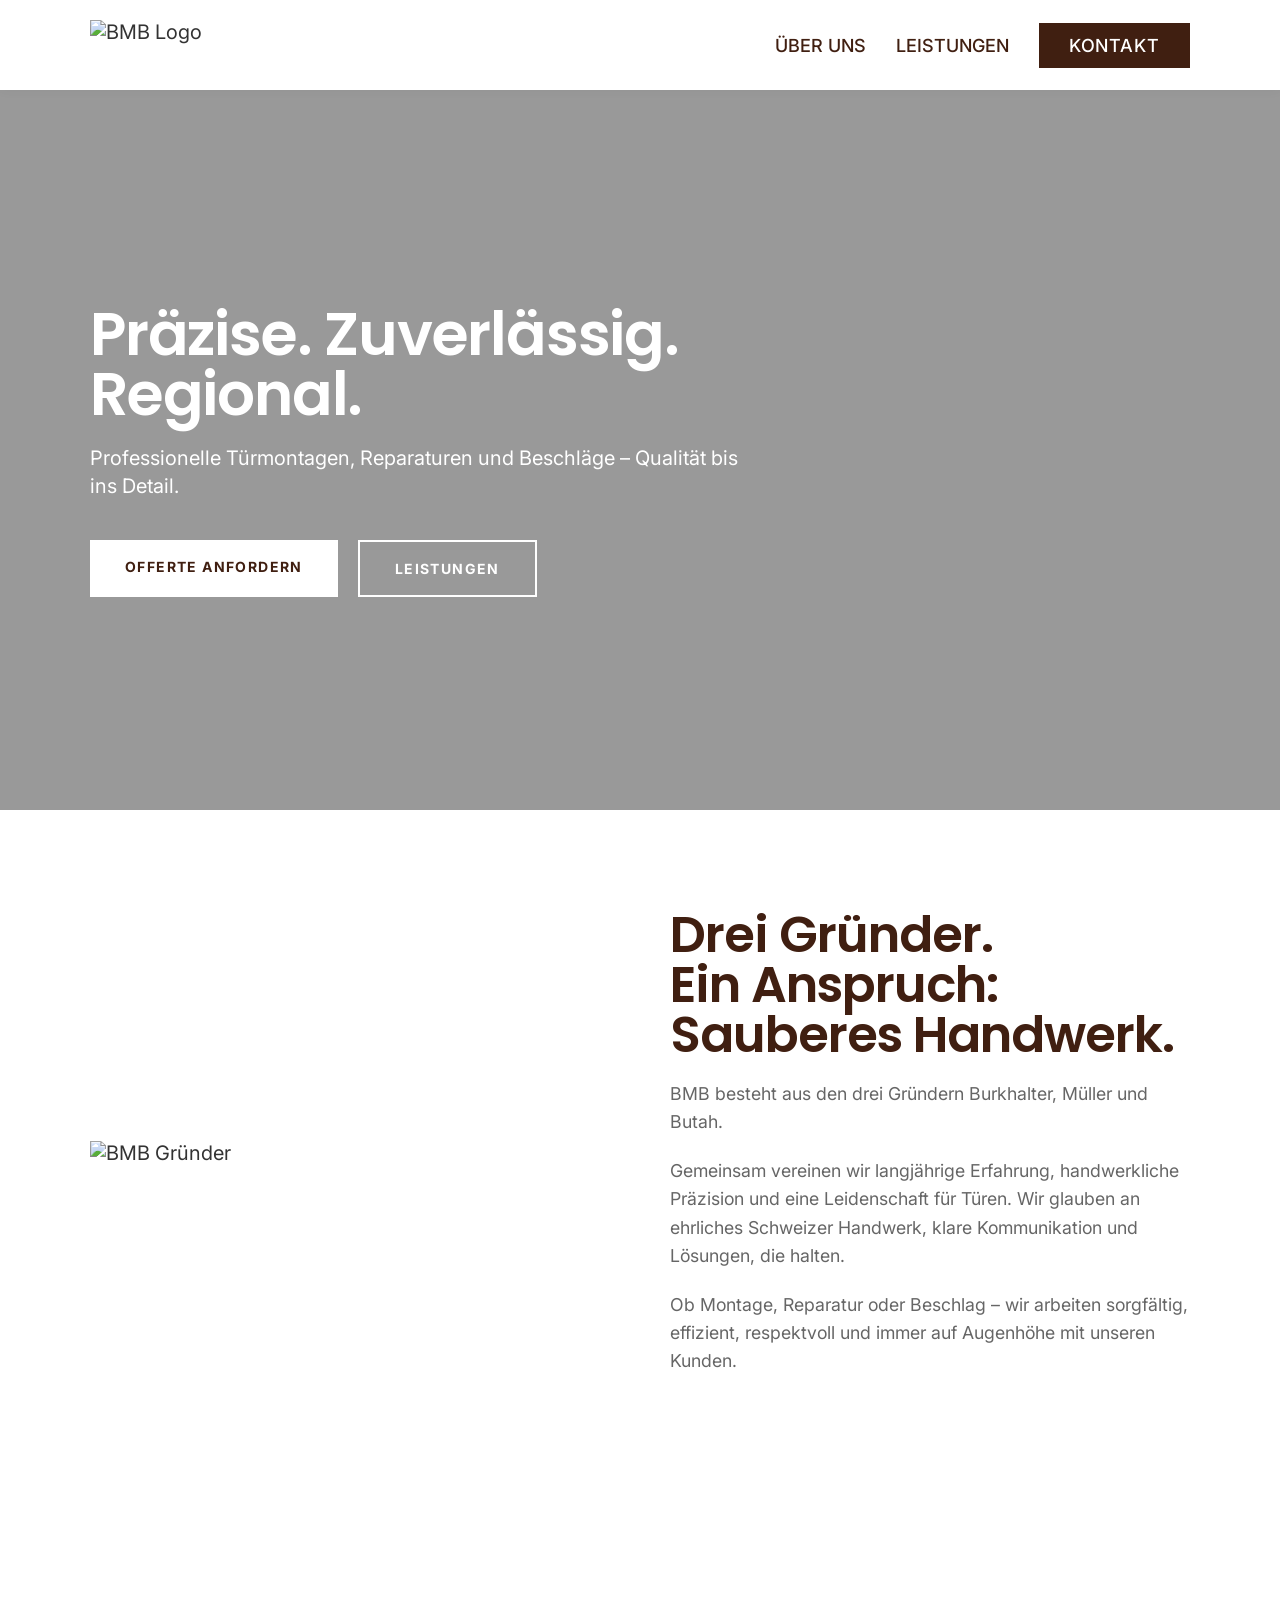
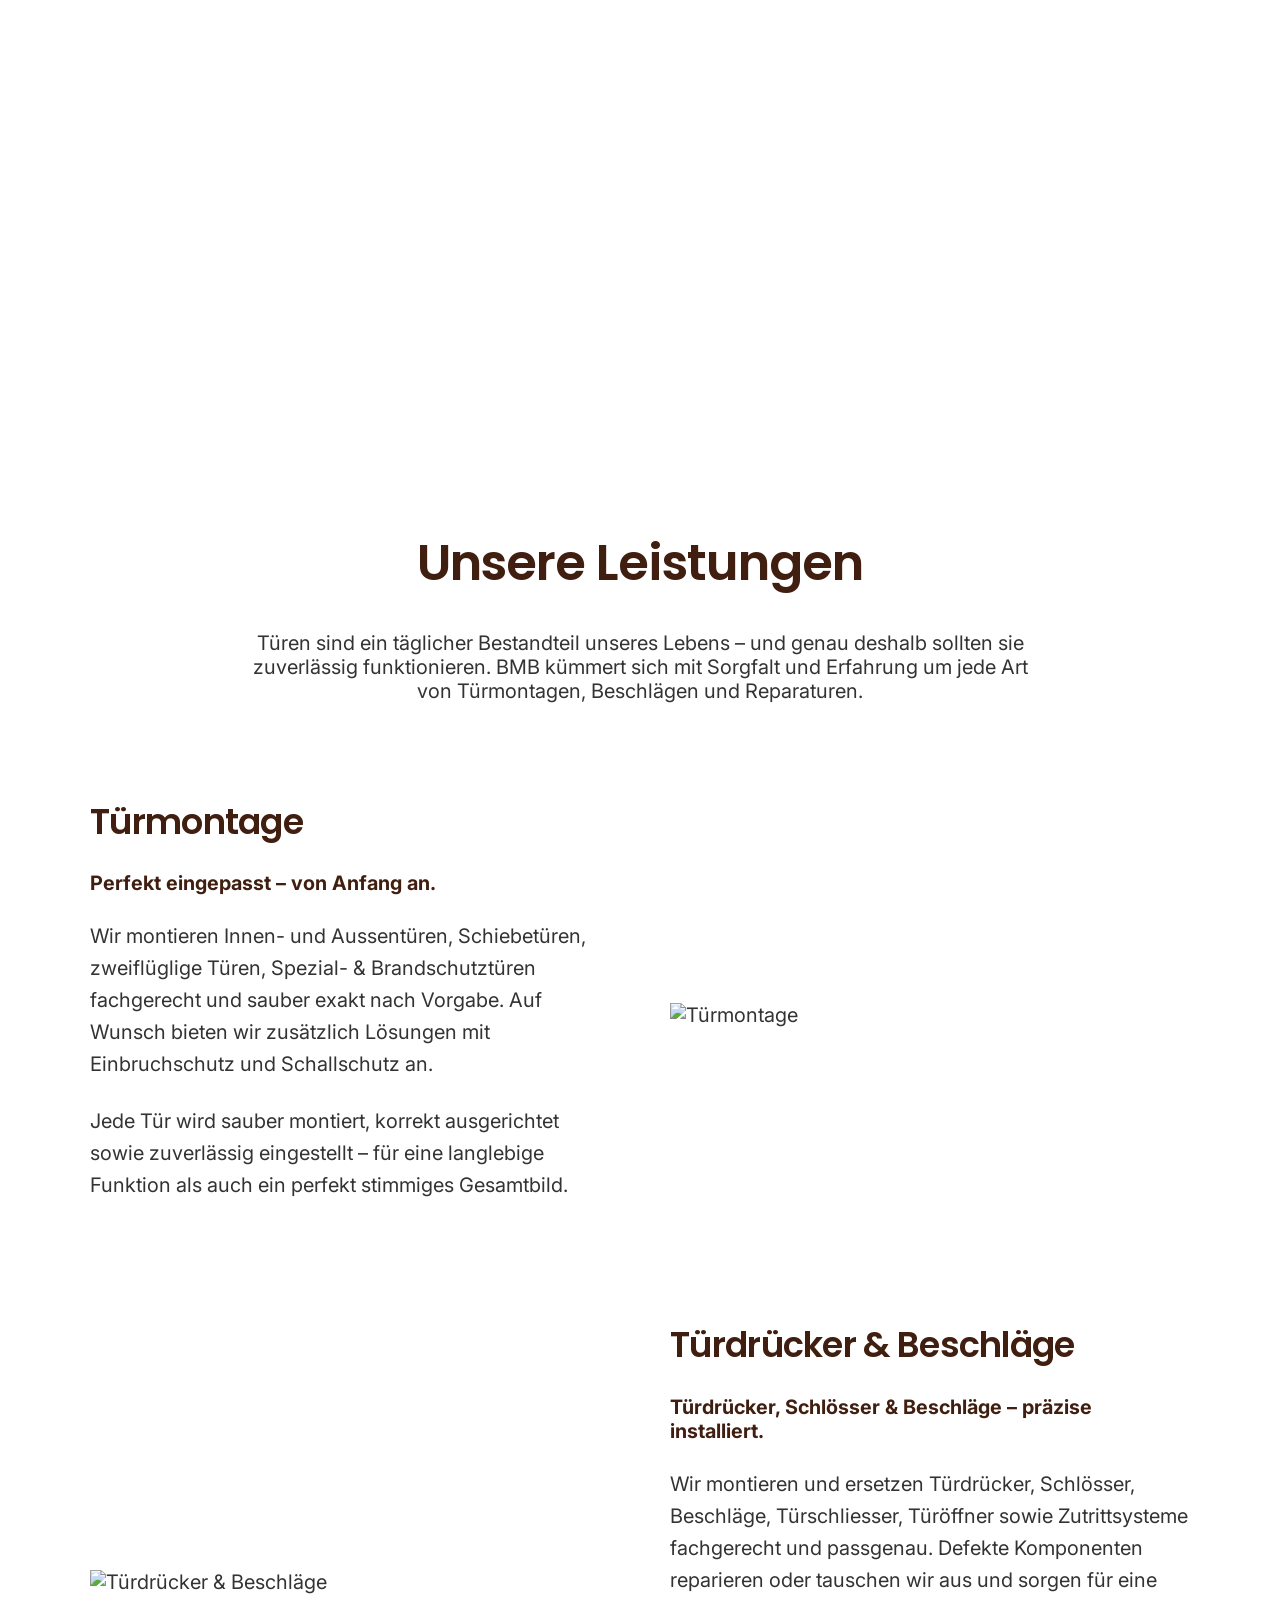
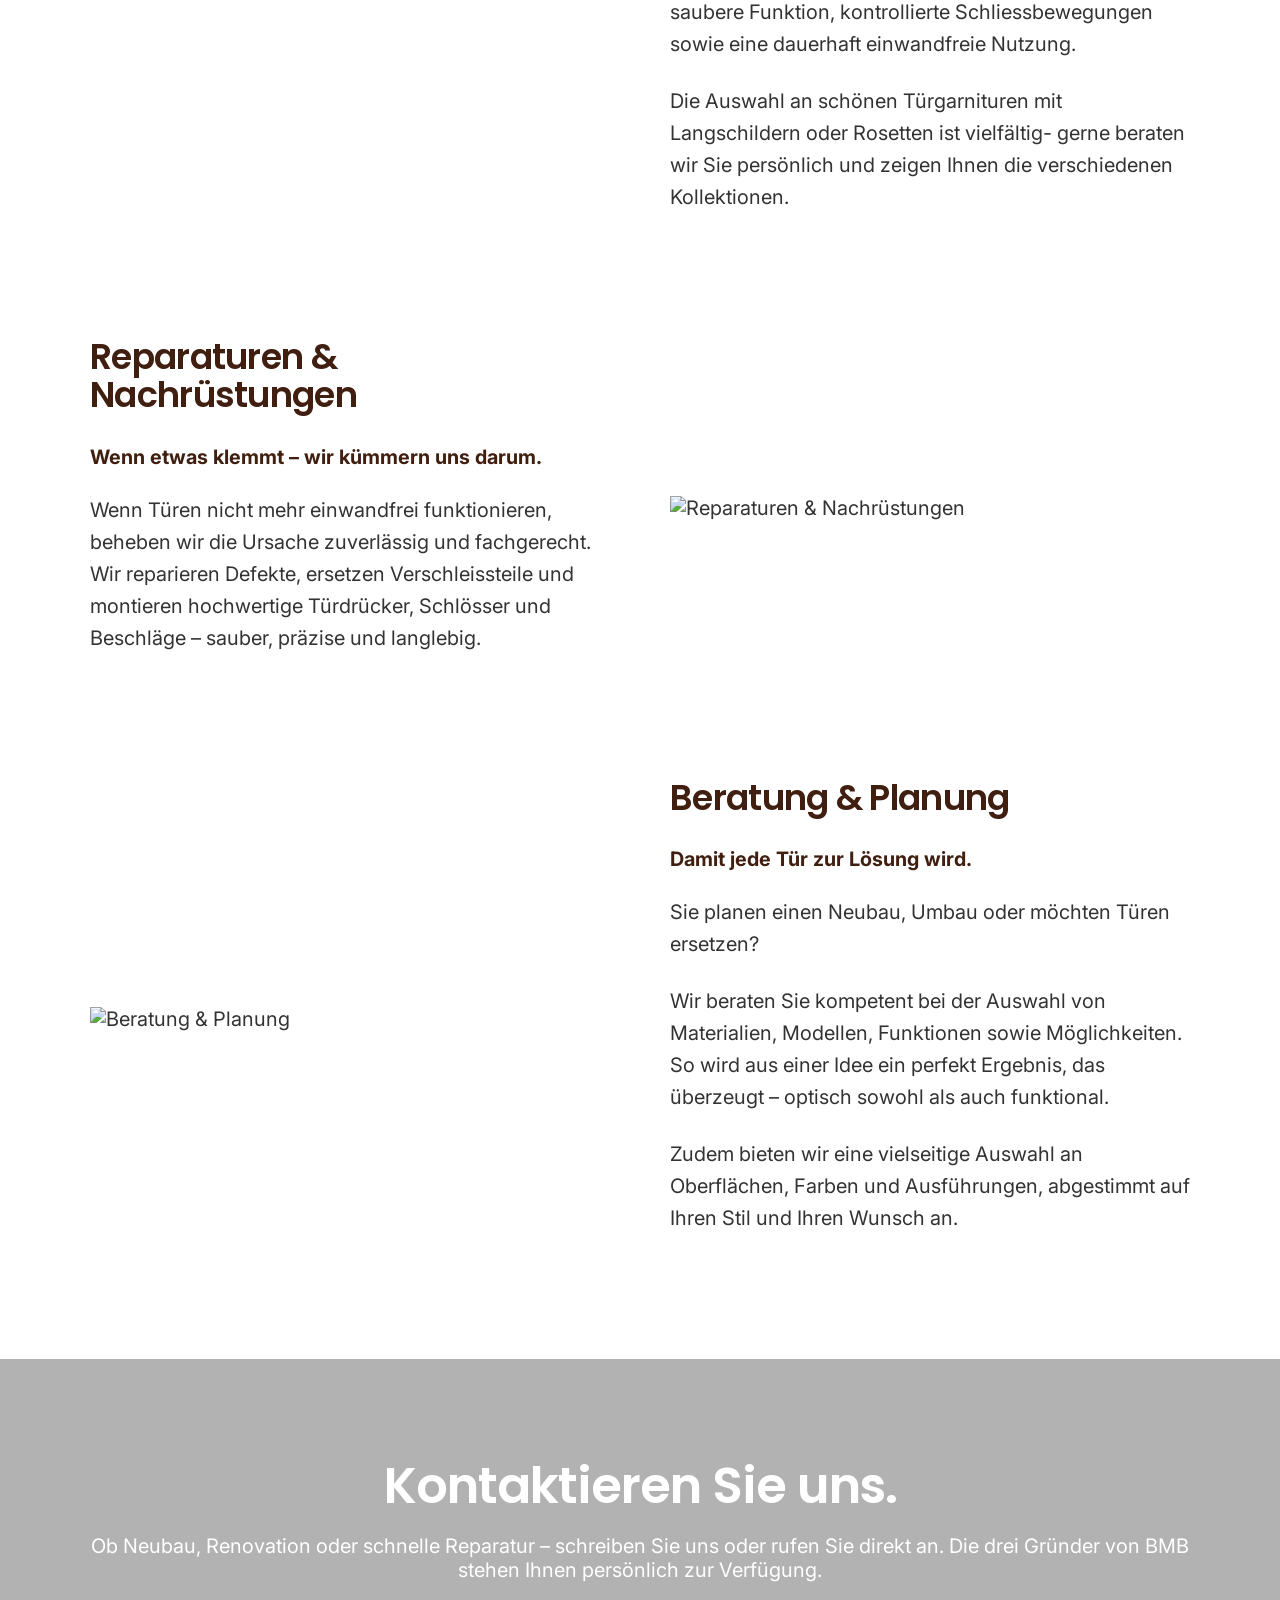
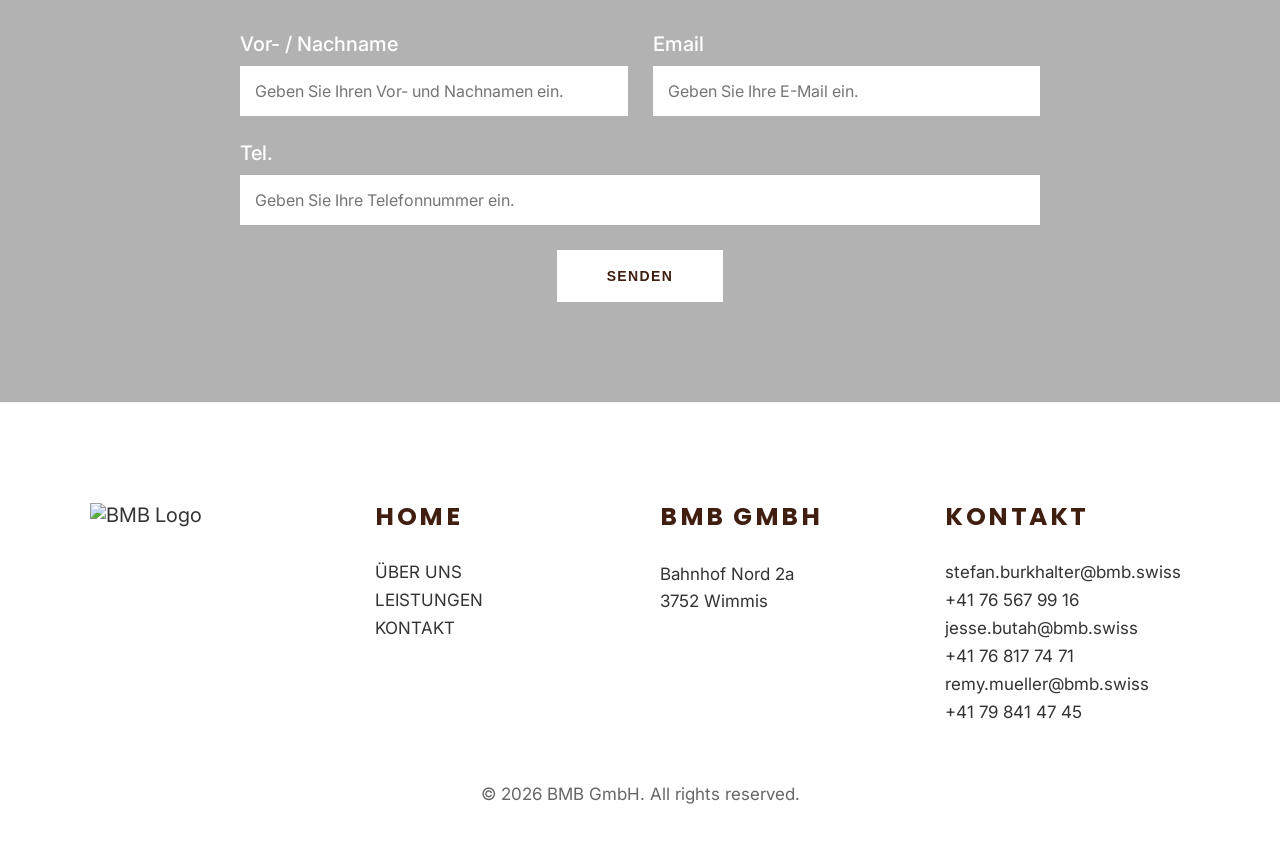
==== index.html @ 2bb8cac2 "Add files via upload" ====
<!DOCTYPE html>
<html lang="de">
<head>
    <meta charset="UTF-8">
    <meta name="viewport" content="width=device-width, initial-scale=1.0">
    <title>BMB - Präzise. Zuverlässig. Regional.</title>
    <meta name="description" content="Professionelle Türmontagen, Reparaturen und Beschläge – Qualität bis ins Detail.">
    <link rel="icon" type="image/png" href="https://bmb.swiss/wp-content/uploads/2026/03/bmb_favicon-01.png">
    <link rel="preconnect" href="https://fonts.googleapis.com">
    <link rel="preconnect" href="https://fonts.gstatic.com" crossorigin>
    <link href="https://fonts.googleapis.com/css2?family=Inter:wght@400;600;700&family=Poppins:wght@600;700&display=swap" rel="stylesheet">
    <link rel="stylesheet" href="style.css">
</head>
<body>

    <header>
        <div class="container">
            <div class="logo">
                <a href="#"><img src="https://bmb.swiss/wp-content/uploads/2026/02/BMB_logo.png" alt="BMB Logo"></a>
            </div>
            <nav>
                <div class="menu-toggle" id="mobile-menu">
                    <span class="bar"></span>
                    <span class="bar"></span>
                    <span class="bar"></span>
                </div>
                <ul class="nav-list">
                    <li><a href="#ueberuns">ÜBER UNS</a></li>
                    <li><a href="#leistungen">LEISTUNGEN</a></li>
                    <li><a href="#kontakt" class="btn-contact">KONTAKT</a></li>
                </ul>
            </nav>
        </div>
    </header>

    <main>
        <section class="hero">
            <div class="container">
                <div class="hero-content">
                    <h1>Präzise. Zuverlässig.<br>Regional.</h1>
                    <p>Professionelle Türmontagen, Reparaturen und Beschläge – Qualität bis ins Detail.</p>
                    <div class="hero-btns">
                        <a href="mailto:stefan.burkhalter@bmb.swiss" class="btn-primary">OFFERTE ANFORDERN</a>
                        <a href="#leistungen" class="btn-secondary">LEISTUNGEN</a>
                    </div>
                </div>
            </div>
        </section>

        <section id="ueberuns" class="about">
            <div class="container">
                <div class="grid">
                    <div class="about-image">
                        <img src="https://bmb.swiss/wp-content/uploads/2026/02/BMB_image_01.jpg" alt="BMB Gründer">
                    </div>
                    <div class="about-text">
                        <h2>Drei Gründer.<br>Ein Anspruch:<br>Sauberes Handwerk.</h2>
                        <p>BMB besteht aus den drei Gründern Burkhalter, Müller und Butah.</p>
                        <p>Gemeinsam vereinen wir langjährige Erfahrung, handwerkliche Präzision und eine Leidenschaft für Türen. Wir glauben an ehrliches Schweizer Handwerk, klare Kommunikation und Lösungen, die halten.</p>
                        <p>Ob Montage, Reparatur oder Beschlag – wir arbeiten sorgfältig, effizient, respektvoll und immer auf Augenhöhe mit unseren Kunden.</p>
                    </div>
                </div>
            </div>
        </section>

        <section class="hero-mini">
            <h2>Türen, die halten, was sie versprechen.</h2>
        </section>

        <section id="leistungen" class="services-area">
            <div class="container">
                <div class="section-intro">
                    <h2>Unsere Leistungen</h2>
                    <p>Türen sind ein täglicher Bestandteil unseres Lebens – und genau deshalb sollten sie zuverlässig funktionieren. BMB kümmert sich mit Sorgfalt und Erfahrung um jede Art von Türmontagen, Beschlägen und Reparaturen.</p>
                </div>

                <div class="services-list">
                    <!-- Service 1 -->
                    <div class="service-item">
                        <div class="content">
                            <h3>Türmontage</h3>
                            <span class="highlight">Perfekt eingepasst – von Anfang an.</span>
                            <p>Wir montieren Innen- und Aussentüren, Schiebetüren, zweiflüglige Türen, Spezial- & Brandschutztüren fachgerecht und sauber exakt nach Vorgabe. Auf Wunsch bieten wir zusätzlich Lösungen mit Einbruchschutz und Schallschutz an.</p>
                            <p>Jede Tür wird sauber montiert, korrekt ausgerichtet sowie zuverlässig eingestellt – für eine langlebige Funktion als auch ein perfekt stimmiges Gesamtbild.</p>
                        </div>
                        <div class="image">
                            <img src="https://bmb.swiss/wp-content/uploads/2026/02/BMB_image_03.jpg" alt="Türmontage">
                        </div>
                    </div>

                    <!-- Service 2 -->
                    <div class="service-item reverse">
                        <div class="content">
                            <h3>Türdrücker & Beschläge</h3>
                            <span class="highlight">Türdrücker, Schlösser & Beschläge – präzise installiert.</span>
                            <p>Wir montieren und ersetzen Türdrücker, Schlösser, Beschläge, Türschliesser, Türöffner sowie Zutrittsysteme fachgerecht und passgenau. Defekte Komponenten reparieren oder tauschen wir aus und sorgen für eine saubere Funktion, kontrollierte Schliessbewegungen sowie eine dauerhaft einwandfreie Nutzung.</p>
                            <p>Die Auswahl an schönen Türgarnituren mit Langschildern oder Rosetten ist vielfältig- gerne beraten wir Sie persönlich und zeigen Ihnen die verschiedenen Kollektionen.</p>
                        </div>
                        <div class="image">
                            <img src="https://bmb.swiss/wp-content/uploads/2026/02/BMB_image_04.jpg" alt="Türdrücker & Beschläge">
                        </div>
                    </div>

                    <!-- Service 3 -->
                    <div class="service-item">
                        <div class="content">
                            <h3>Reparaturen & Nachrüstungen</h3>
                            <span class="highlight">Wenn etwas klemmt – wir kümmern uns darum.</span>
                            <p>Wenn Türen nicht mehr einwandfrei funktionieren, beheben wir die Ursache zuverlässig und fachgerecht. Wir reparieren Defekte, ersetzen Verschleissteile und montieren hochwertige Türdrücker, Schlösser und Beschläge – sauber, präzise und langlebig.</p>
                        </div>
                        <div class="image">
                            <img src="https://bmb.swiss/wp-content/uploads/2026/02/BMB_image_05.jpg" alt="Reparaturen & Nachrüstungen">
                        </div>
                    </div>

                    <!-- Service 4 -->
                    <div class="service-item reverse">
                        <div class="content">
                            <h3>Beratung & Planung</h3>
                            <span class="highlight">Damit jede Tür zur Lösung wird.</span>
                            <p>Sie planen einen Neubau, Umbau oder möchten Türen ersetzen?</p>
                            <p>Wir beraten Sie kompetent bei der Auswahl von Materialien, Modellen, Funktionen sowie Möglichkeiten. So wird aus einer Idee ein perfekt Ergebnis, das überzeugt – optisch sowohl als auch funktional.</p>
                            <p>Zudem bieten wir eine vielseitige Auswahl an Oberflächen, Farben und Ausführungen, abgestimmt auf Ihren Stil und Ihren Wunsch an.</p>
                        </div>
                        <div class="image">
                            <img src="https://bmb.swiss/wp-content/uploads/2026/02/BMB_image_04.jpg" alt="Beratung & Planung">
                        </div>
                    </div>
                </div>
            </div>
        </section>

        <section id="kontakt" class="contact-hero">
            <div class="container">
                <h2>Kontaktieren Sie uns.</h2>
                <p>Ob Neubau, Renovation oder schnelle Reparatur – schreiben Sie uns oder rufen Sie direkt an. Die drei Gründer von BMB stehen Ihnen persönlich zur Verfügung.</p>
                <form class="contact-form">
                    <div class="form-group">
                        <label>Vor- / Nachname</label>
                        <input type="text" placeholder="Geben Sie Ihren Vor- und Nachnamen ein.">
                    </div>
                    <div class="form-group">
                        <label>Email</label>
                        <input type="email" placeholder="Geben Sie Ihre E-Mail ein.">
                    </div>
                    <div class="form-group full-width">
                        <label>Tel.</label>
                        <input type="tel" placeholder="Geben Sie Ihre Telefonnummer ein.">
                    </div>
                    <div class="full-width">
                        <button type="submit" class="btn-submit">SENDEN</button>
                    </div>
                </form>
            </div>
        </section>
    </main>

    <footer>
        <div class="container">
            <div class="grid">
                <div class="logo-col">
                    <div class="logo">
                        <img src="https://bmb.swiss/wp-content/uploads/2026/02/BMB_logo.png" alt="BMB Logo">
                    </div>
                </div>
                <div class="links-col">
                    <h4>HOME</h4>
                    <ul>
                        <li><a href="#ueberuns">ÜBER UNS</a></li>
                        <li><a href="#leistungen">LEISTUNGEN</a></li>
                        <li><a href="#kontakt">KONTAKT</a></li>
                    </ul>
                </div>
                <div class="address-col">
                    <h4>BMB GmbH</h4>
                    <p>Bahnhof Nord 2a<br>3752 Wimmis</p>
                </div>
                <div class="contact-col">
                    <h4>KONTAKT</h4>
                    <ul>
                        <li><a href="mailto:stefan.burkhalter@bmb.swiss">stefan.burkhalter@bmb.swiss</a></li>
                        <li><a href="tel:+41 76 567 99 16">+41 76 567 99 16</a></li>
                        <li><a href="mailto:jesse.butah@bmb.swiss">jesse.butah@bmb.swiss</a></li>
                        <li><a href="tel:+41 76 817 74 71">+41 76 817 74 71</a></li>
                        <li><a href="mailto:remy.mueller@bmb.swiss">remy.mueller@bmb.swiss</a></li>
                        <li><a href="tel:+41 79 841 47 45">+41 79 841 47 45</a></li>
                    </ul>
                </div>
            </div>
            <div class="footer-bottom">
                <p>&copy; 2026 BMB GmbH. All rights reserved.</p>
            </div>
        </div>
    </footer>

    <div class="back-to-top" id="backToTop">
        <svg xmlns="http://www.w3.org/2000/svg" width="24" height="24" viewBox="0 0 24 24" fill="none" stroke="currentColor" stroke-width="2" stroke-linecap="round" stroke-linejoin="round"><polyline points="18 15 12 9 6 15"></polyline></svg>
    </div>

    <script src="script.js"></script>
</body>
</html>
---- style.css ----
:root {
    --primary-brown: #401F11;
    --accent-gold: #AF8B51;
    --bg-light-grey: #F5F4F3;
    --text-dark: #333333;
    --text-light: #666666;
    --white: #FFFFFF;
    --transition: all 0.3s ease;

    /* Fluid Typography */
    --h1-size: clamp(2.5rem, 5vw + 1rem, 3.75rem);
    /* 40px to 60px */
    --h2-size: clamp(2rem, 4.5vw + 1rem, 3.125rem);
    /* 32px to 50px */
    --h3-size: clamp(1.5rem, 3vw + 1rem, 2.1875rem);
    /* 24px to 35px */
    --h4-size: clamp(1.25rem, 2vw + 1rem, 1.5625rem);
    /* 20px to 25px */
    --body-size: clamp(1rem, 1.5vw + 0.5rem, 1.25rem);
    /* 16px to 20px */
    --nav-size: clamp(1rem, 1vw + 0.5rem, 1.125rem);
    /* 16px to 18px */

    /* Fluid Spacing */
    --section-padding: clamp(3.125rem, 1.5rem + 6.9vw, 6.25rem);
    /* 50px to 100px */
    --content-gap: clamp(2.5rem, 1.5rem + 4.3vw, 3.75rem);
    /* 40px to 60px */
    --subsection-gap: clamp(3.125rem, 1.5rem + 6.9vw, 6.25rem);
    /* 50px to 100px */
}

* {
    margin: 0;
    padding: 0;
    box-sizing: border-box;
}

body {
    font-family: 'Inter', sans-serif;
    line-height: clamp(1.4, 1.3 + 0.1vw, 1.5);
    font-size: var(--body-size);
    color: var(--text-dark);
    background-color: var(--white);
    -webkit-font-smoothing: antialiased;
}

h1 {
    font-family: 'Poppins', sans-serif;
    color: var(--primary-brown);
    font-weight: 600;
    line-height: 1.1;
    letter-spacing: -0.02em;
    font-size: var(--h1-size);
}

h2,
h3,
h4 {
    font-family: 'Poppins', sans-serif;
    color: var(--primary-brown);
    font-weight: 600;
    line-height: 1.1;
    letter-spacing: -0.02em;
    font-size: var(--h2-size);
}

h3 {
    font-size: var(--h3-size);
}

h4 {
    font-size: var(--h4-size);
}

a {
    text-decoration: none;
    color: inherit;
    transition: var(--transition);
}

ul {
    list-style: none;
}

img {
    max-width: 100%;
    display: block;
}

.container {
    max-width: 1140px;
    margin: 0 auto;
    padding: 0 20px;
}

/* Header */
header {
    background-color: var(--white);
    padding: 20px 0;
    position: sticky;
    top: 0;
    z-index: 1000;
    box-shadow: 0 2px 10px rgba(0, 0, 0, 0.03);
}

header .container {
    display: flex;
    justify-content: space-between;
    align-items: center;
}

.logo img {
    height: 50px;
    width: auto;
}

nav .nav-list {
    display: flex;
    gap: 30px;
    align-items: center;
}

nav .nav-list li a {
    font-weight: 500;
    font-size: var(--nav-size);
    color: var(--primary-brown);
    line-height: normal;
}

nav .nav-list li a:hover {
    color: var(--accent-gold);
}

/* Mobile Menu Toggle */
.menu-toggle {
    display: none;
    flex-direction: column;
    cursor: pointer;
    gap: 5px;
    z-index: 1001;
}

.menu-toggle .bar {
    width: 28px;
    height: 3px;
    background-color: var(--primary-brown);
    transition: var(--transition);
}

.menu-toggle.is-active .bar:nth-child(1) {
    transform: translateY(8px) rotate(45deg);
}

.menu-toggle.is-active .bar:nth-child(2) {
    opacity: 0;
}

.menu-toggle.is-active .bar:nth-child(3) {
    transform: translateY(-8px) rotate(-45deg);
}

.btn-contact {
    background-color: var(--primary-brown);
    color: var(--white) !important;
    padding: 12px 30px;
    border-radius: 0;
    font-weight: 600;
    font-size: 14px;
    text-transform: uppercase;
    letter-spacing: 0.05em;
}

.btn-contact:hover {
    background-color: var(--accent-gold);
}

/* Hero */
.hero {
    height: clamp(600px, 80vh, 1080px);
    background-image: linear-gradient(rgba(0, 0, 0, 0.4), rgba(0, 0, 0, 0.4)), url('https://bmb.swiss/wp-content/uploads/2026/02/BMB_slider_image.jpg');
    background-size: cover;
    background-position: center;
    display: flex;
    align-items: center;
    color: var(--white);
}

.hero .container {
    width: 100%;
}

.hero-content {
    text-align: left;
    max-width: 800px;
}

.hero-content h1 {
    font-size: var(--h1-size);
    margin-bottom: 20px;
    color: var(--white);
    line-height: 1;
}

.hero-content p {
    font-size: var(--body-size);
    margin-bottom: 40px;
    max-width: 650px;
    line-height: 1.4;
}

.hero-btns {
    display: flex;
    gap: 20px;
    justify-content: flex-start;
}

.btn-primary {
    background-color: var(--white);
    color: var(--primary-brown);
    padding: 18px 35px;
    border-radius: 0;
    font-weight: 700;
    font-size: 14px;
    text-transform: uppercase;
    letter-spacing: 0.1em;
}

.btn-secondary {
    background-color: transparent;
    color: var(--white);
    padding: 18px 35px;
    border: 2px solid var(--white);
    border-radius: 0;
    font-weight: 700;
    font-size: 14px;
    text-transform: uppercase;
    letter-spacing: 0.1em;
}

.btn-primary:hover {
    background-color: var(--accent-gold);
    color: var(--white);
}

.btn-secondary:hover {
    background-color: var(--white);
    color: var(--primary-brown);
}

/* About Section */
.about {
    padding: var(--section-padding) 0;
}

.about .grid {
    display: grid;
    grid-template-columns: 1fr 1fr;
    gap: var(--content-gap);
    align-items: center;
}

.about-text h2 {
    font-size: var(--h2-size);
    margin-bottom: 20px;
    line-height: 1;
}

.about-text p {
    margin-bottom: 20px;
    color: var(--text-light);
    font-size: clamp(1rem, 0.95rem + 0.2vw, 1.15rem);
    line-height: 1.6;
}

/* Services list layout */
.services-area {
    padding: var(--section-padding) 0;
}

.services-area .section-intro {
    text-align: center;
    margin-bottom: var(--subsection-gap);
}

.services-area .section-intro p {
    max-width: 800px;
    margin: 40px auto 0;
    font-size: var(--body-size);
    line-height: clamp(1.6, 1.5 + 0.1vw, 1.7);
}

.services-list {
    display: flex;
    flex-direction: column;
    gap: var(--subsection-gap);
}

.service-item {
    display: grid;
    grid-template-columns: 1fr 1fr;
    gap: var(--content-gap);
    align-items: center;
}

.service-item.reverse {
    direction: rtl;
}

.service-item.reverse .content,
.service-item.reverse .image {
    direction: ltr;
}

.service-item .content h3 {
    font-size: var(--h3-size);
    margin-bottom: 30px;
    line-height: 1.1;
}

.service-item .highlight {
    display: block;
    color: var(--primary-brown);
    font-weight: 700;
    font-size: clamp(1.1rem, 1rem + 0.3vw, 1.25rem);
    margin-bottom: 25px;
}

.service-item .content p {
    color: var(--text-dark);
    margin-bottom: 25px;
    font-size: var(--body-size);
    line-height: 1.6;
}

.service-item .image img {
    border-radius: 0;
    width: 100%;
    height: auto;
    box-shadow: none;
}

/* Middle Message Section */
.hero-mini {
    height: clamp(500px, 60vh, 750px);
    background-image: linear-gradient(rgba(0, 0, 0, 0.2), rgba(0, 0, 0, 0.2)), url('https://bmb.swiss/wp-content/uploads/2026/02/BMB_image_02.jpg');
    background-size: cover;
    background-position: center;
    background-attachment: fixed;
    display: flex;
    align-items: flex-end;
    /* Bottom alignment */
    justify-content: flex-start;
    /* Left alignment */
    color: var(--white);
    text-align: left;
    padding: clamp(40px, 10vw, 120px);
}

.hero-mini h2 {
    color: var(--white);
    font-size: var(--h2-size);
    max-width: 700px;
    line-height: 1.1;
    margin: 0;
}

/* Contact Form Section */
.contact-hero {
    padding: var(--section-padding) 0;
    background-image: linear-gradient(rgba(0, 0, 0, 0.3), rgba(0, 0, 0, 0.3)), url('https://bmb.swiss/wp-content/uploads/2026/02/BMB_image_07.jpg');
    background-size: cover;
    background-position: center;
    color: var(--white);
    text-align: center;
}

.contact-hero h2 {
    color: var(--white);
    font-size: var(--h2-size);
    margin-bottom: 20px;
}

.contact-hero p {
    margin-bottom: 50px;
    font-size: var(--body-size);
}

.contact-form {
    max-width: 800px;
    margin: 0 auto;
    display: grid;
    grid-template-columns: 1fr 1fr;
    gap: 25px;
}

.form-group {
    text-align: left;
}

.form-group label {
    display: block;
    margin-bottom: 10px;
    font-weight: 500;
}

.form-group input,
.form-group textarea {
    width: 100%;
    padding: 15px;
    border: none;
    border-radius: 0;
    font-family: inherit;
    font-size: 16px;
}

.full-width {
    grid-column: span 2;
}

.btn-submit {
    background-color: var(--white);
    color: var(--primary-brown);
    border: none;
    padding: 18px 50px;
    border-radius: 0;
    /* Square button like original */
    font-weight: 700;
    cursor: pointer;
    transition: var(--transition);
    text-transform: uppercase;
    font-size: 14px;
    letter-spacing: 0.1em;
}

.btn-submit:hover {
    background-color: var(--accent-gold);
    color: var(--white);
}

/* Footer */
footer {
    padding: var(--section-padding) 0 calc(var(--section-padding) / 2);
    background-color: var(--white);
    border-top: 1px solid #f0f0f0;
}

footer .grid {
    display: grid;
    grid-template-columns: repeat(4, 1fr);
    gap: 40px;
}

footer h4 {
    font-size: var(--h4-size);
    margin-bottom: 30px;
    text-transform: uppercase;
    letter-spacing: 0.1em;
    font-weight: 700;
}

footer ul {
    display: flex;
    flex-direction: column;
    gap: 8px;
    /* Reduced gap to match line-height feel */
}

footer ul li {
    line-height: 1;
}

footer ul li a {
    color: var(--text-dark);
    font-size: 17px;
}

footer ul li a:hover {
    color: var(--accent-gold);
}

footer .logo img {
    height: 60px;
    margin-bottom: 30px;
}

footer p {
    font-size: 17px;
    line-height: 1.6;
}

.footer-bottom {
    text-align: center;
    padding-top: 60px;
    color: var(--text-light);
    font-size: 14px;
}

.back-to-top {
    position: fixed;
    bottom: 30px;
    right: 30px;
    background-color: var(--primary-brown);
    color: var(--white);
    width: 45px;
    height: 45px;
    border-radius: 50%;
    display: flex;
    align-items: center;
    justify-content: center;
    box-shadow: 0 4px 15px rgba(0, 0, 0, 0.1);
    cursor: pointer;
    opacity: 0;
    transition: var(--transition);
    z-index: 999;
}

.back-to-top.visible {
    opacity: 1;
}

/* Responsive */
@media (max-width: 991px) {
    .container {
        padding: 0 30px;
    }

    .about .grid,
    .service-item,
    .contact-form,
    footer .grid {
        grid-template-columns: 1fr !important;
        gap: 50px;
        text-align: center;
    }

    .service-item.reverse {
        direction: ltr;
    }

    .about-image {
        order: -1;
    }

    .hero-content h1 {
        font-size: var(--h1-size);
        /* Use global variable */
    }

    .menu-toggle {
        display: flex;
    }

    /* Target nav .nav-list specifically to override desktop flex */
    nav .nav-list {
        display: none;
        flex-direction: column;
        position: absolute;
        top: 100%;
        left: 0;
        width: 100%;
        background-color: var(--white);
        padding: 40px 20px;
        box-shadow: 0 15px 30px rgba(0, 0, 0, 0.08);
        gap: 20px;
        text-align: center;
        opacity: 0;
        transform: translateY(-10px);
        transition: opacity 0.3s ease, transform 0.3s ease;
        z-index: 1000;
    }

    nav .nav-list.active {
        display: flex;
        opacity: 1;
        transform: translateY(0);
    }

    .hero-btns {
        flex-direction: column;
        padding: 0 20px;
    }

    footer .grid {
        text-align: center;
        gap: 50px;
    }

    footer .logo img {
        margin: 0 auto 25px;
    }
}

@media (max-width: 768px) {
    header .container {
        padding: 0 20px;
    }
}
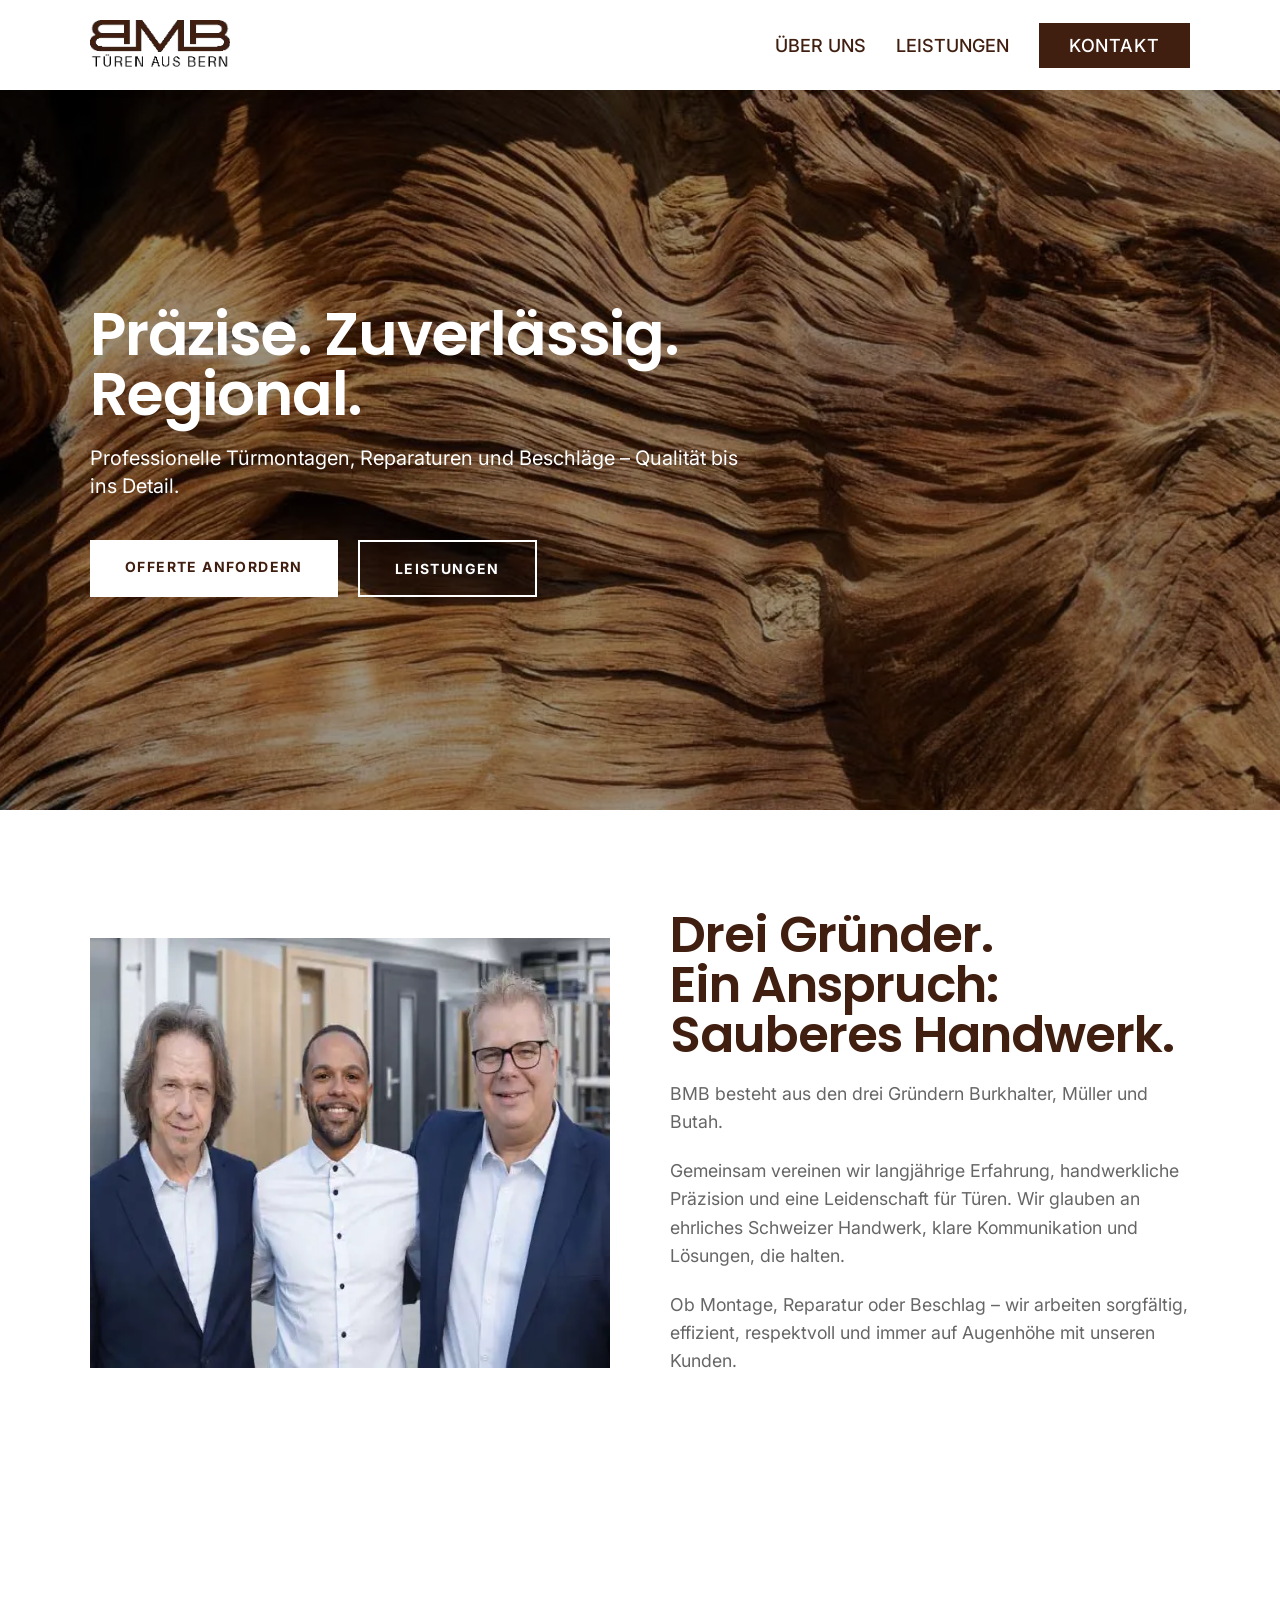
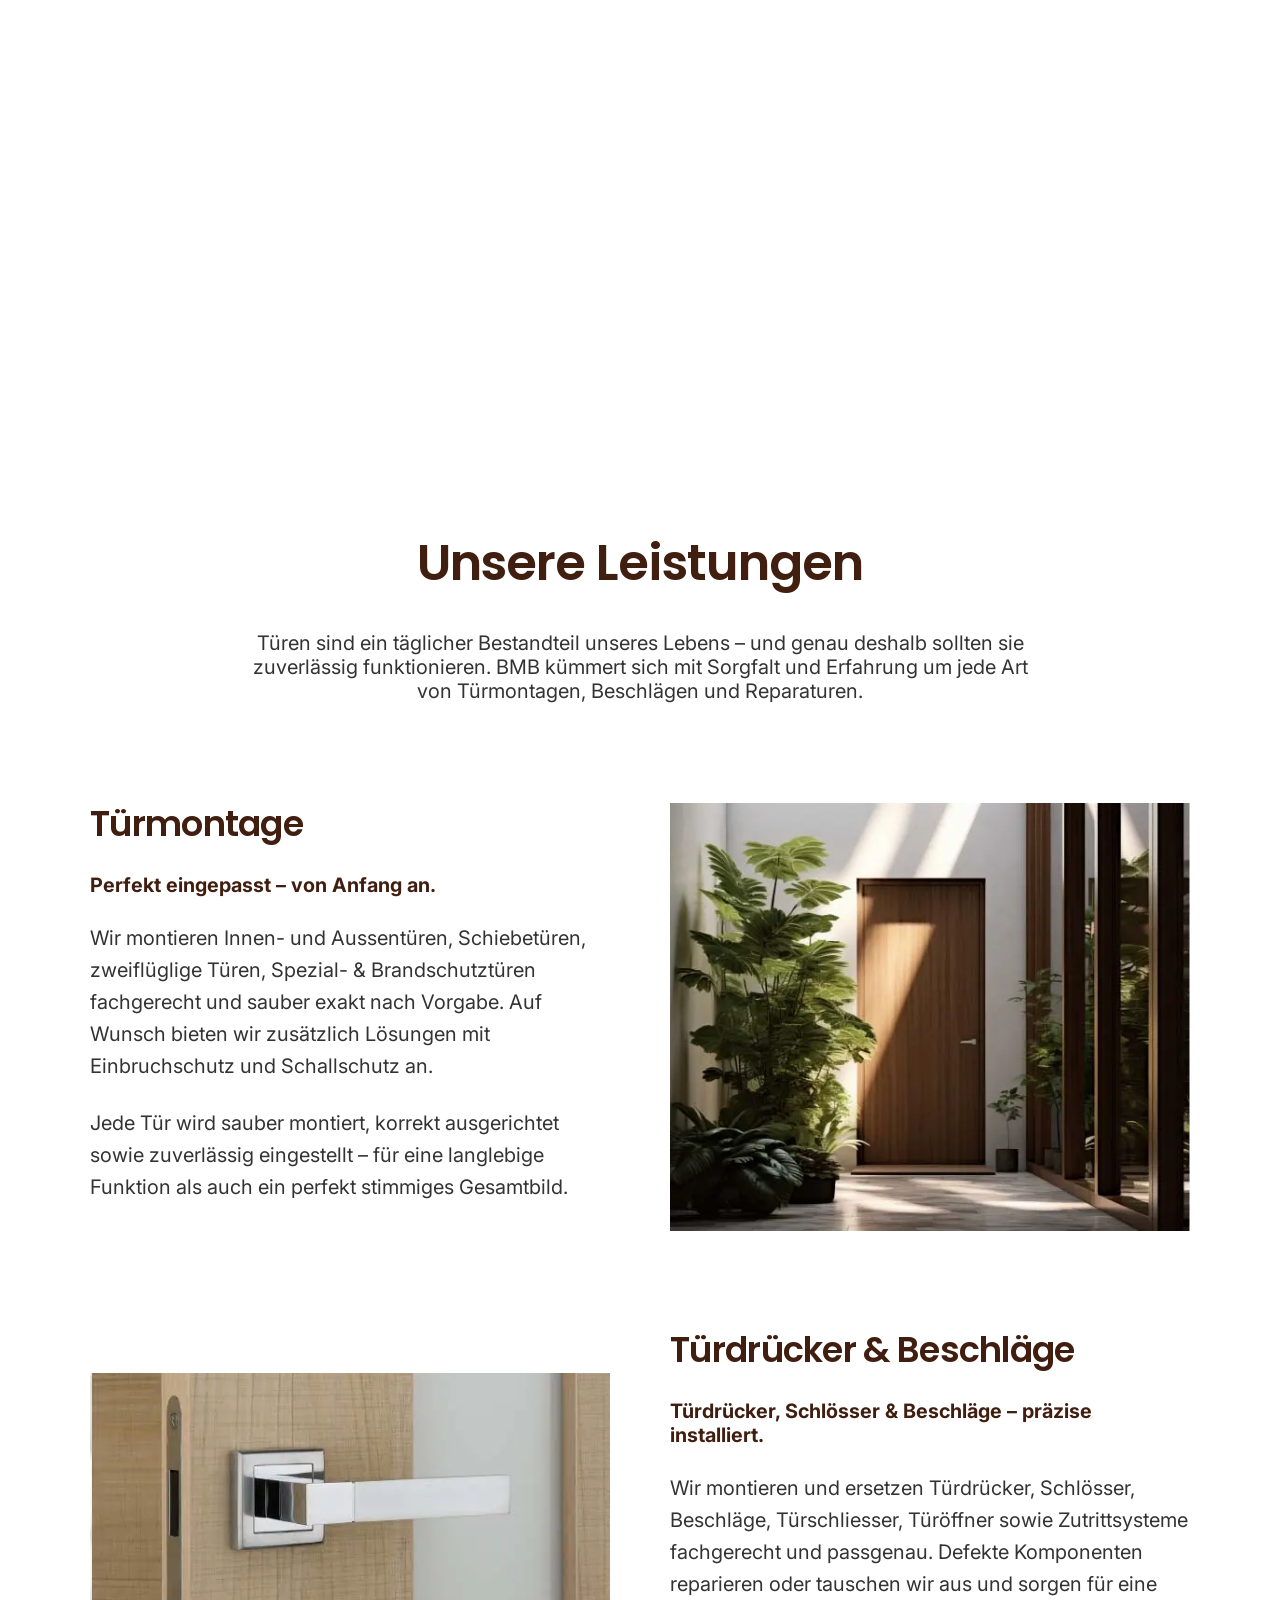
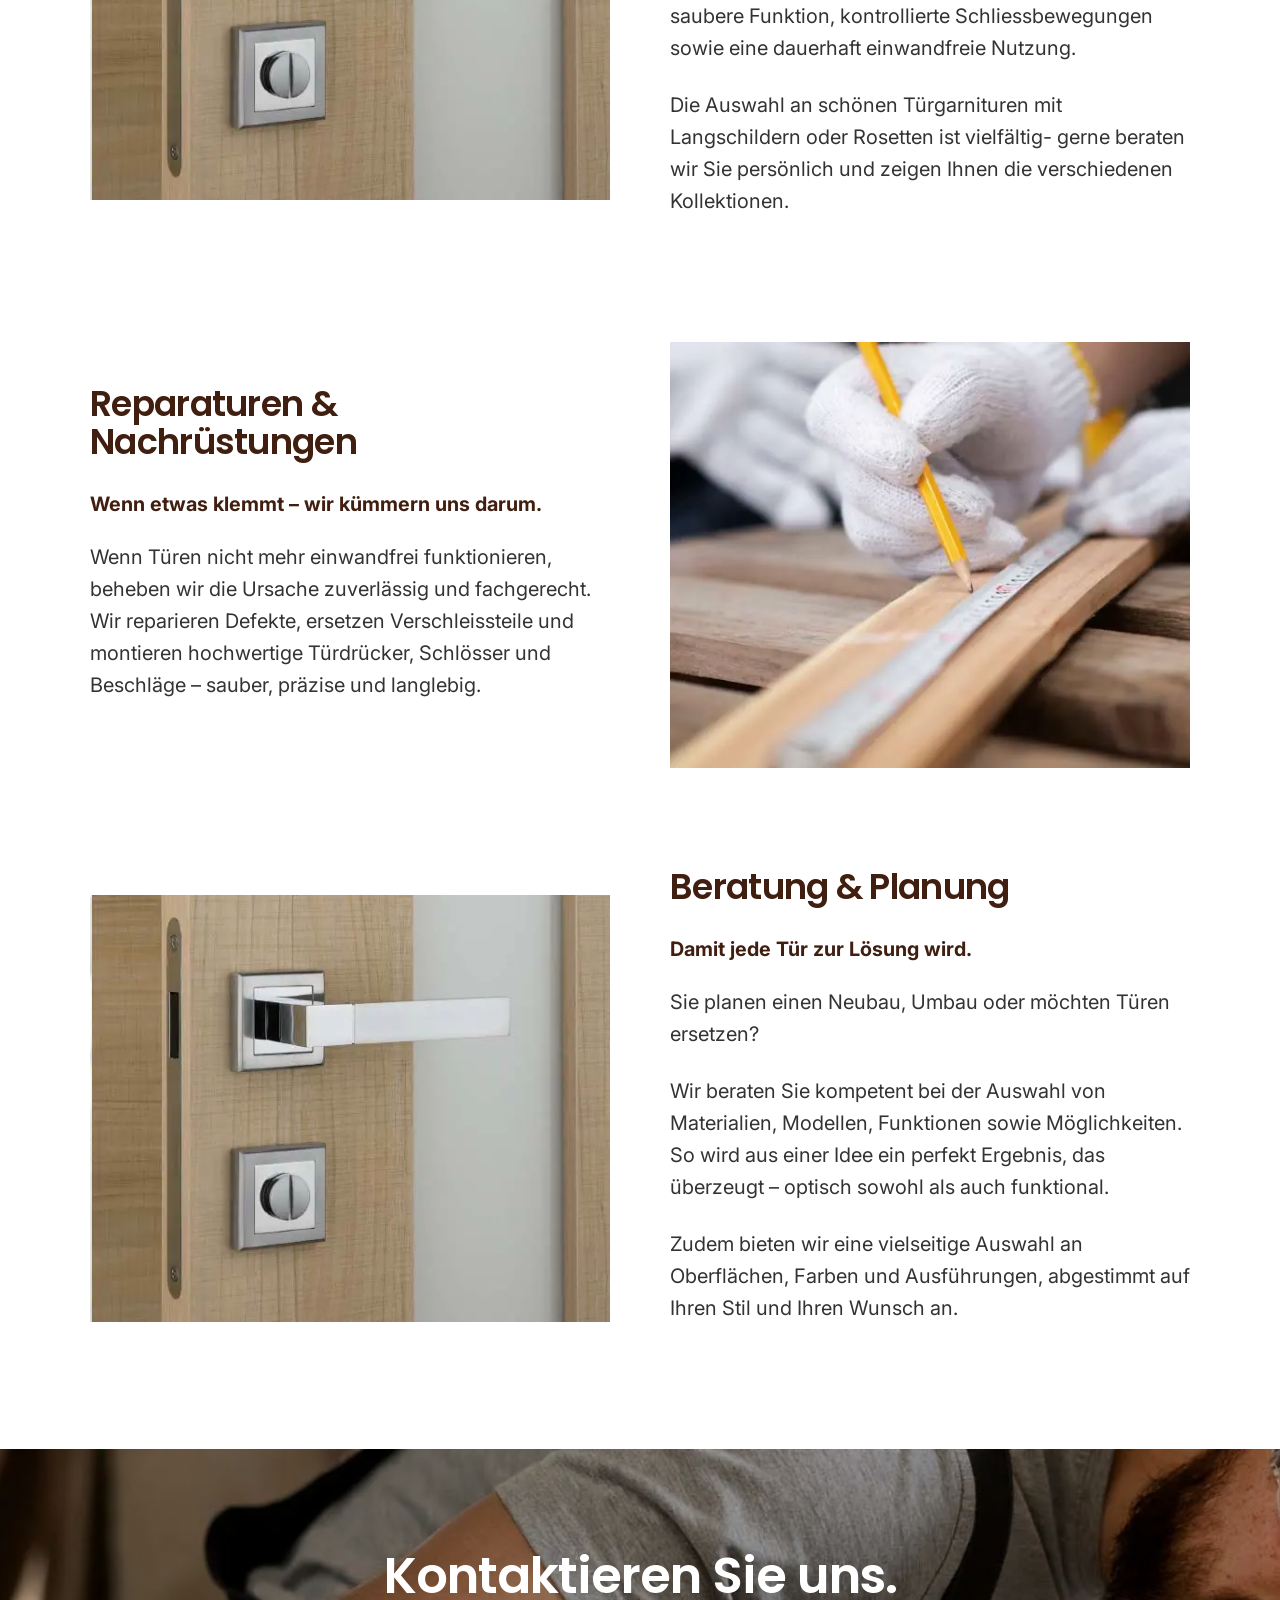
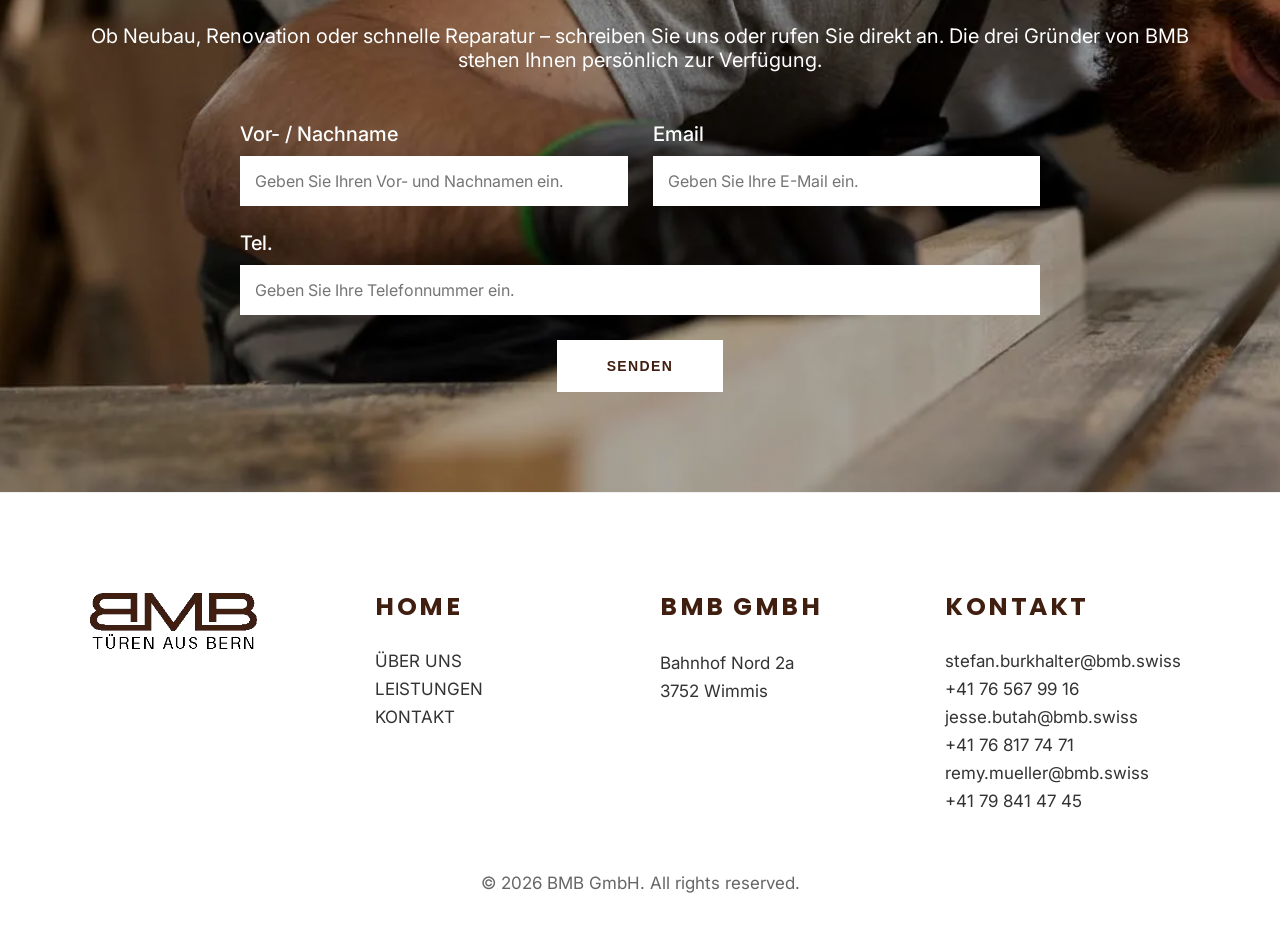
==== commit 9b054aff: "Add files via upload" ====
--- a/index.html
+++ b/index.html
@@ -5,9 +5,10 @@
     <meta name="viewport" content="width=device-width, initial-scale=1.0">
     <title>BMB - Präzise. Zuverlässig. Regional.</title>
     <meta name="description" content="Professionelle Türmontagen, Reparaturen und Beschläge – Qualität bis ins Detail.">
-    <link rel="icon" type="image/png" href="https://bmb.swiss/wp-content/uploads/2026/03/bmb_favicon-01.png">
+    <link rel="icon" type="image/webp" href="images/favicon.webp">
     <link rel="preconnect" href="https://fonts.googleapis.com">
     <link rel="preconnect" href="https://fonts.gstatic.com" crossorigin>
+    <link rel="preconnect" href="https://bmb.swiss">
     <link href="https://fonts.googleapis.com/css2?family=Inter:wght@400;600;700&family=Poppins:wght@600;700&display=swap" rel="stylesheet">
     <link rel="stylesheet" href="style.css">
 </head>
@@ -16,7 +17,7 @@
     <header>
         <div class="container">
             <div class="logo">
-                <a href="#"><img src="https://bmb.swiss/wp-content/uploads/2026/02/BMB_logo.png" alt="BMB Logo"></a>
+                <a href="#"><img src="images/logo.webp" alt="BMB Logo" width="321" height="115"></a>
             </div>
             <nav>
                 <div class="menu-toggle" id="mobile-menu">
@@ -51,7 +52,7 @@
             <div class="container">
                 <div class="grid">
                     <div class="about-image">
-                        <img src="https://bmb.swiss/wp-content/uploads/2026/02/BMB_image_01.jpg" alt="BMB Gründer">
+                        <img src="images/about.webp" alt="BMB Gründer" width="637" height="430">
                     </div>
                     <div class="about-text">
                         <h2>Drei Gründer.<br>Ein Anspruch:<br>Sauberes Handwerk.</h2>
@@ -84,7 +85,7 @@
                             <p>Jede Tür wird sauber montiert, korrekt ausgerichtet sowie zuverlässig eingestellt – für eine langlebige Funktion als auch ein perfekt stimmiges Gesamtbild.</p>
                         </div>
                         <div class="image">
-                            <img src="https://bmb.swiss/wp-content/uploads/2026/02/BMB_image_03.jpg" alt="Türmontage">
+                            <img src="images/service1.webp" alt="Türmontage" width="558" height="459">
                         </div>
                     </div>
 
@@ -97,7 +98,7 @@
                             <p>Die Auswahl an schönen Türgarnituren mit Langschildern oder Rosetten ist vielfältig- gerne beraten wir Sie persönlich und zeigen Ihnen die verschiedenen Kollektionen.</p>
                         </div>
                         <div class="image">
-                            <img src="https://bmb.swiss/wp-content/uploads/2026/02/BMB_image_04.jpg" alt="Türdrücker & Beschläge">
+                            <img src="images/service2.webp" alt="Türdrücker & Beschläge" width="558" height="458">
                         </div>
                     </div>
 
@@ -109,7 +110,7 @@
                             <p>Wenn Türen nicht mehr einwandfrei funktionieren, beheben wir die Ursache zuverlässig und fachgerecht. Wir reparieren Defekte, ersetzen Verschleissteile und montieren hochwertige Türdrücker, Schlösser und Beschläge – sauber, präzise und langlebig.</p>
                         </div>
                         <div class="image">
-                            <img src="https://bmb.swiss/wp-content/uploads/2026/02/BMB_image_05.jpg" alt="Reparaturen & Nachrüstungen">
+                            <img src="images/service3.webp" alt="Reparaturen & Nachrüstungen" width="561" height="460">
                         </div>
                     </div>
 
@@ -123,7 +124,7 @@
                             <p>Zudem bieten wir eine vielseitige Auswahl an Oberflächen, Farben und Ausführungen, abgestimmt auf Ihren Stil und Ihren Wunsch an.</p>
                         </div>
                         <div class="image">
-                            <img src="https://bmb.swiss/wp-content/uploads/2026/02/BMB_image_04.jpg" alt="Beratung & Planung">
+                            <img src="images/service2.webp" alt="Beratung & Planung" width="558" height="458">
                         </div>
                     </div>
                 </div>
@@ -160,7 +161,7 @@
             <div class="grid">
                 <div class="logo-col">
                     <div class="logo">
-                        <img src="https://bmb.swiss/wp-content/uploads/2026/02/BMB_logo.png" alt="BMB Logo">
+                        <img src="images/logo.webp" alt="BMB Logo" width="321" height="115">
                     </div>
                 </div>
                 <div class="links-col">
--- a/style.css
+++ b/style.css
@@ -178,7 +178,7 @@
 /* Hero */
 .hero {
     height: clamp(600px, 80vh, 1080px);
-    background-image: linear-gradient(rgba(0, 0, 0, 0.4), rgba(0, 0, 0, 0.4)), url('https://bmb.swiss/wp-content/uploads/2026/02/BMB_slider_image.jpg');
+    background-image: linear-gradient(rgba(0, 0, 0, 0.4), rgba(0, 0, 0, 0.4)), url('images/hero.webp');
     background-size: cover;
     background-position: center;
     display: flex;
@@ -343,7 +343,7 @@
 /* Middle Message Section */
 .hero-mini {
     height: clamp(500px, 60vh, 750px);
-    background-image: linear-gradient(rgba(0, 0, 0, 0.2), rgba(0, 0, 0, 0.2)), url('https://bmb.swiss/wp-content/uploads/2026/02/BMB_image_02.jpg');
+    background-image: linear-gradient(rgba(0, 0, 0, 0.2), rgba(0, 0, 0, 0.2)), url('images/hero_mini.webp');
     background-size: cover;
     background-position: center;
     background-attachment: fixed;
@@ -368,7 +368,7 @@
 /* Contact Form Section */
 .contact-hero {
     padding: var(--section-padding) 0;
-    background-image: linear-gradient(rgba(0, 0, 0, 0.3), rgba(0, 0, 0, 0.3)), url('https://bmb.swiss/wp-content/uploads/2026/02/BMB_image_07.jpg');
+    background-image: linear-gradient(rgba(0, 0, 0, 0.3), rgba(0, 0, 0, 0.3)), url('images/contact.webp');
     background-size: cover;
     background-position: center;
     color: var(--white);
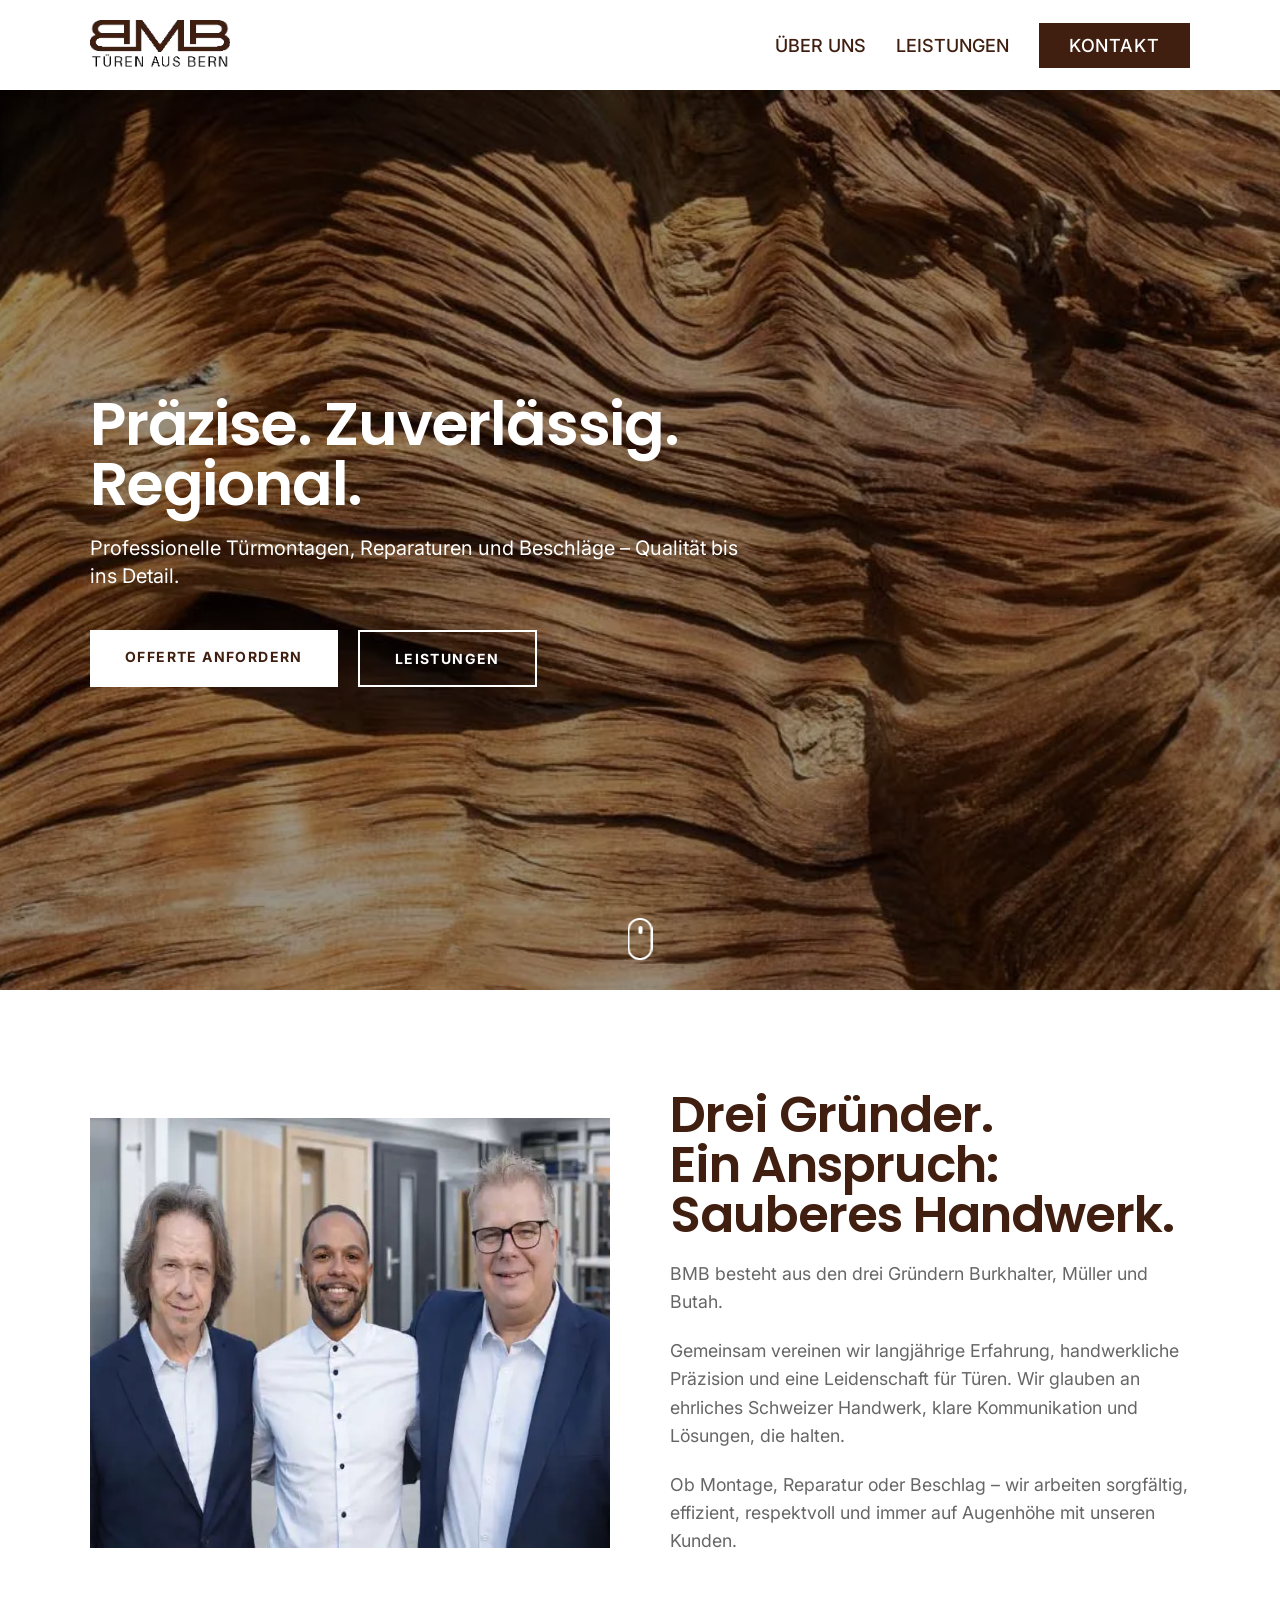
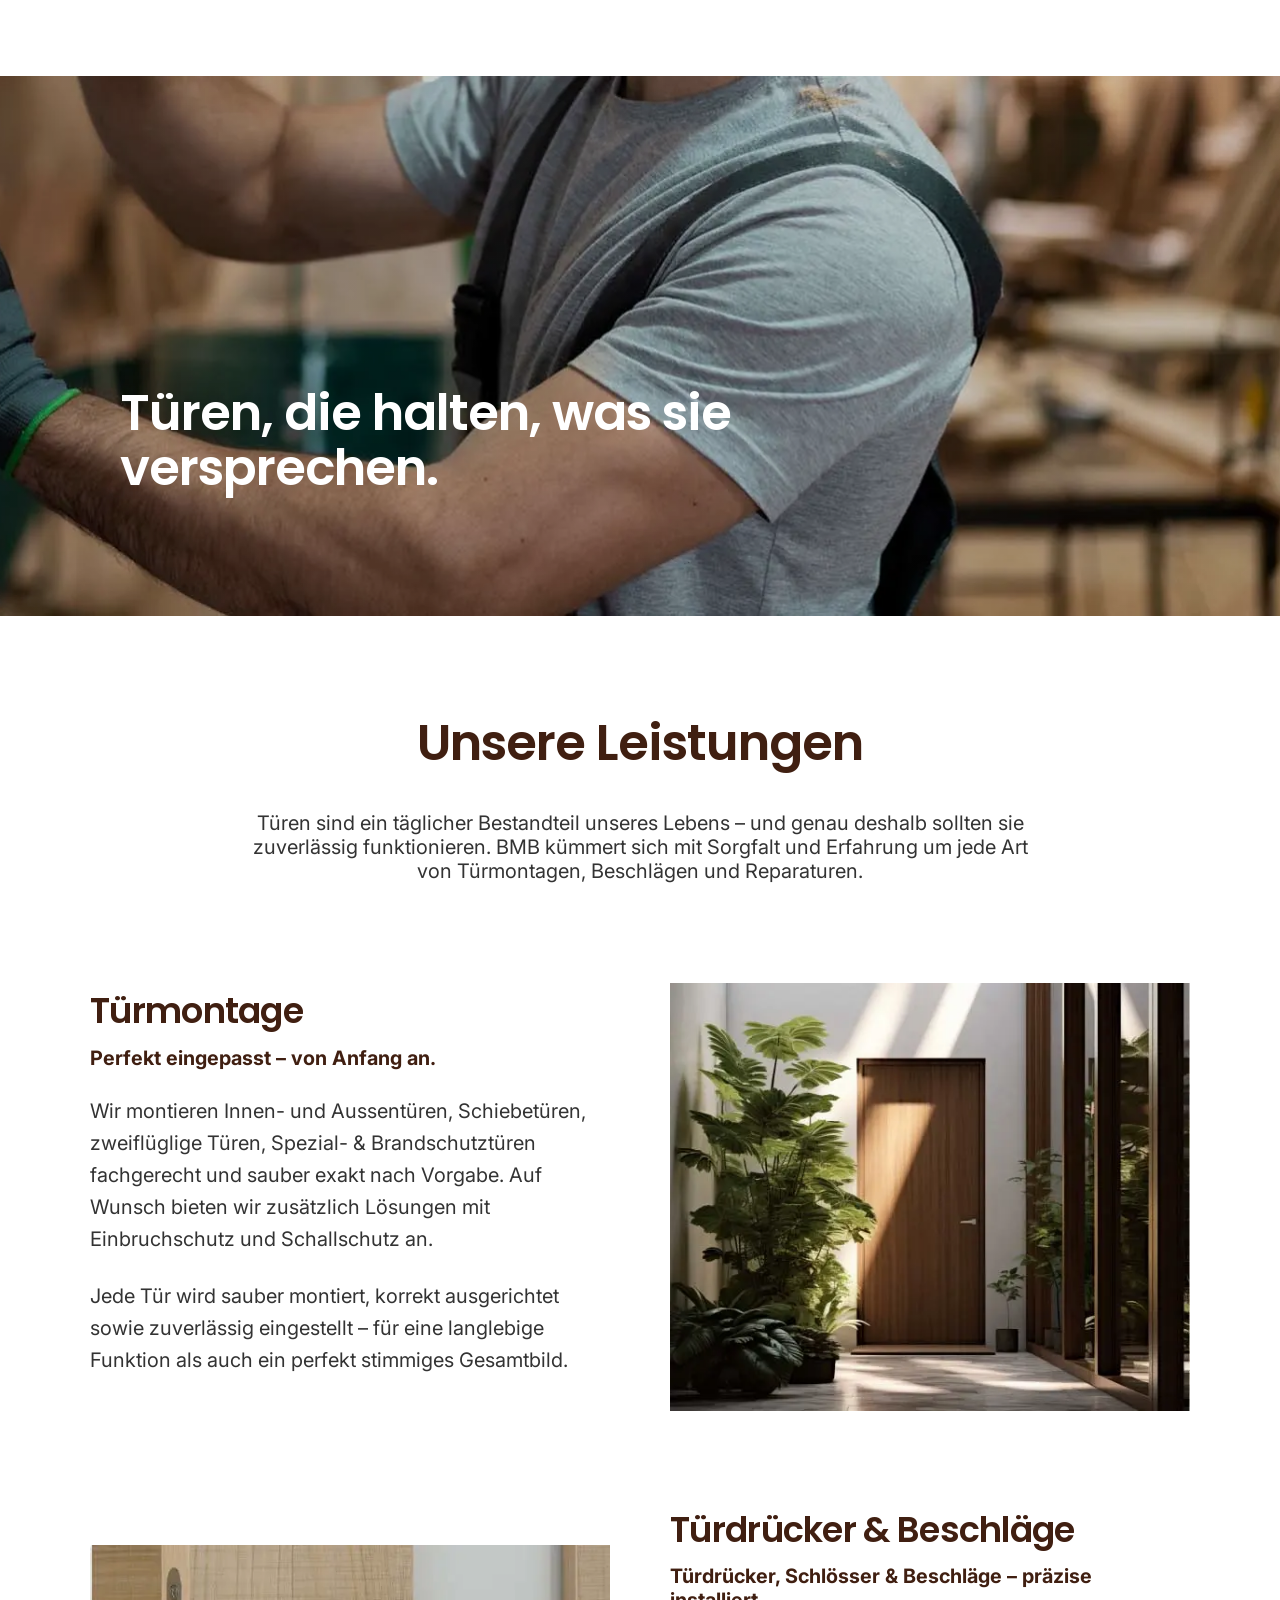
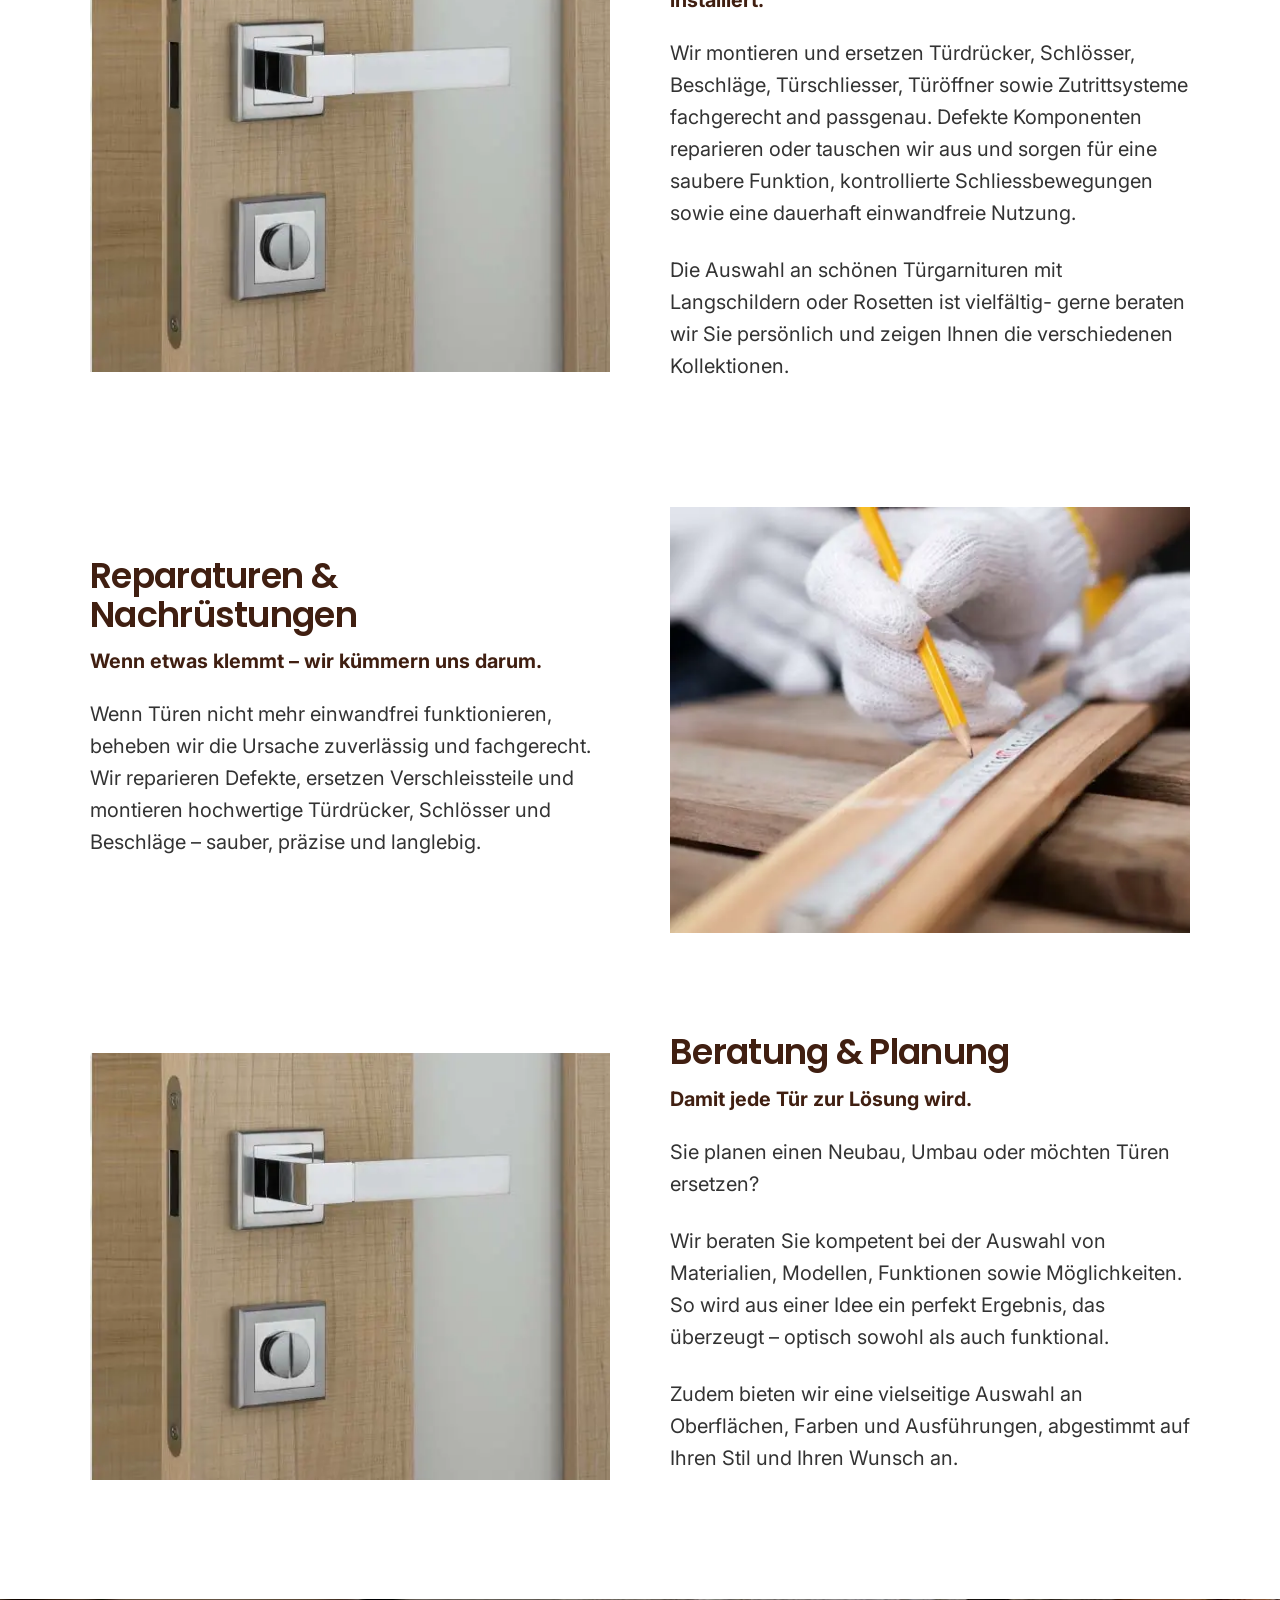
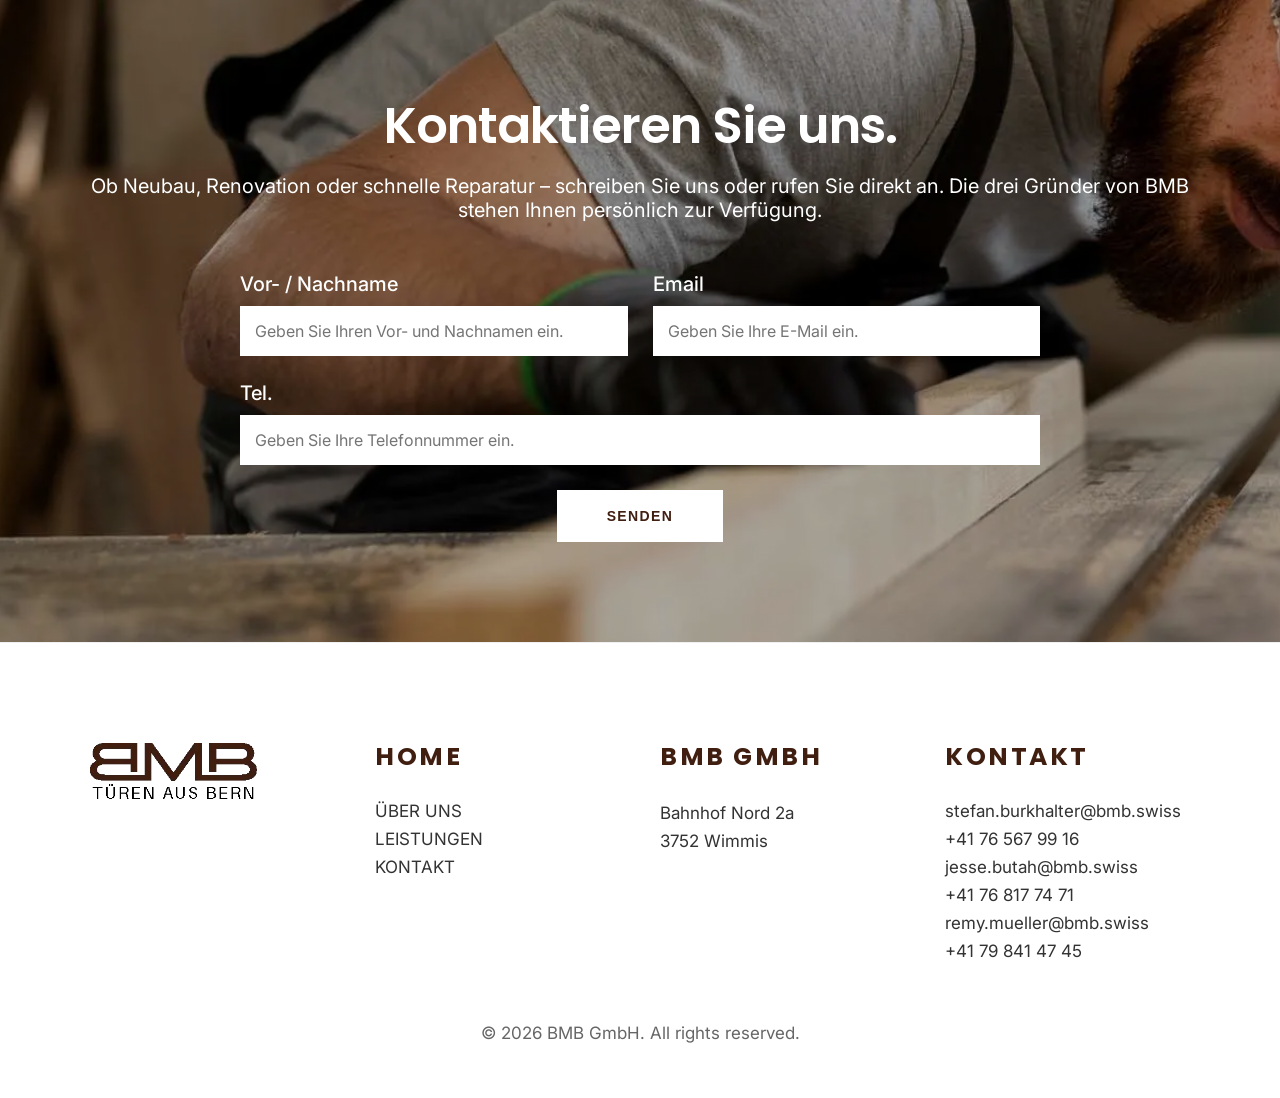
==== commit 22c54947: "Add files via upload" ====
--- a/index.html
+++ b/index.html
@@ -1,17 +1,816 @@
 <!DOCTYPE html>
 <html lang="de">
+
 <head>
     <meta charset="UTF-8">
     <meta name="viewport" content="width=device-width, initial-scale=1.0">
     <title>BMB - Präzise. Zuverlässig. Regional.</title>
     <meta name="description" content="Professionelle Türmontagen, Reparaturen und Beschläge – Qualität bis ins Detail.">
     <link rel="icon" type="image/webp" href="images/favicon.webp">
+
+    <!-- Preconnect to external origins -->
     <link rel="preconnect" href="https://fonts.googleapis.com">
     <link rel="preconnect" href="https://fonts.gstatic.com" crossorigin>
-    <link rel="preconnect" href="https://bmb.swiss">
-    <link href="https://fonts.googleapis.com/css2?family=Inter:wght@400;600;700&family=Poppins:wght@600;700&display=swap" rel="stylesheet">
-    <link rel="stylesheet" href="style.css">
+
+    <!-- Preload LCP Image -->
+    <link rel="preload" as="image" href="images/hero.webp" fetchpriority="high">
+
+    <link
+        href="https://fonts.googleapis.com/css2?family=Inter:wght@400;600;700&family=Poppins:wght@600;700&display=swap"
+        rel="stylesheet" media="print" onload="this.media='all'">
+    <noscript>
+        <link
+            href="https://fonts.googleapis.com/css2?family=Inter:wght@400;600;700&family=Poppins:wght@600;700&display=swap"
+            rel="stylesheet">
+    </noscript>
+
+    <style>
+        :root {
+            --primary-brown: #401F11;
+            --accent-gold: #AF8B51;
+            --bg-light-grey: #F5F4F3;
+            --text-dark: #333333;
+            --text-light: #666666;
+            --white: #FFFFFF;
+            --transition: all 0.4s cubic-bezier(0.165, 0.84, 0.44, 1);
+
+            /* Fluid Typography */
+            --h1-size: clamp(2.5rem, 5vw + 1rem, 3.75rem);
+            /* 40px to 60px */
+            --h2-size: clamp(2rem, 4.5vw + 1rem, 3.125rem);
+            /* 32px to 50px */
+            --h3-size: clamp(1.5rem, 3vw + 1rem, 2.1875rem);
+            /* 24px to 35px */
+            --h4-size: clamp(1.25rem, 2vw + 1rem, 1.5625rem);
+            /* 20px to 25px */
+            --body-size: clamp(1rem, 1.5vw + 0.5rem, 1.25rem);
+            /* 16px to 20px */
+            --nav-size: clamp(1rem, 1vw + 0.5rem, 1.125rem);
+            /* 16px to 18px */
+
+            /* Fluid Spacing */
+            --section-padding: clamp(3.125rem, 1.5rem + 6.9vw, 6.25rem);
+            /* 50px to 100px */
+            --content-gap: clamp(2.5rem, 1.5rem + 4.3vw, 3.75rem);
+            /* 40px to 60px */
+            --subsection-gap: clamp(3.125rem, 1.5rem + 6.9vw, 6.25rem);
+            /* 50px to 100px */
+        }
+
+        /* Scroll Animations */
+        .reveal {
+            opacity: 0;
+            transform: translateY(30px);
+            transition: all 0.8s cubic-bezier(0.165, 0.84, 0.44, 1);
+        }
+
+        .reveal.active {
+            opacity: 1;
+            transform: translateY(0);
+        }
+
+        .reveal-left {
+            opacity: 0;
+            transform: translateX(-30px);
+            transition: all 0.8s cubic-bezier(0.165, 0.84, 0.44, 1);
+        }
+
+        .reveal-left.active {
+            opacity: 1;
+            transform: translateX(0);
+        }
+
+        .reveal-right {
+            opacity: 0;
+            transform: translateX(30px);
+            transition: all 0.8s cubic-bezier(0.165, 0.84, 0.44, 1);
+        }
+
+        .reveal-right.active {
+            opacity: 1;
+            transform: translateX(0);
+        }
+
+        * {
+            margin: 0;
+            padding: 0;
+            box-sizing: border-box;
+        }
+
+        body {
+            font-family: 'Inter', sans-serif;
+            line-height: clamp(1.4, 1.3 + 0.1vw, 1.5);
+            font-size: var(--body-size);
+            color: var(--text-dark);
+            background-color: var(--white);
+            -webkit-font-smoothing: antialiased;
+            overflow-x: hidden;
+        }
+
+        h1 {
+            font-family: 'Poppins', sans-serif;
+            color: var(--primary-brown);
+            font-weight: 600;
+            line-height: 1.1;
+            letter-spacing: -0.02em;
+            font-size: var(--h1-size);
+        }
+
+        h2,
+        h3,
+        h4 {
+            font-family: 'Poppins', sans-serif;
+            color: var(--primary-brown);
+            font-weight: 600;
+            line-height: 1.1;
+            letter-spacing: -0.02em;
+            font-size: var(--h2-size);
+        }
+
+        h3 {
+            font-size: var(--h3-size);
+        }
+
+        h4 {
+            font-size: var(--h4-size);
+        }
+
+        a {
+            text-decoration: none;
+            color: inherit;
+            transition: var(--transition);
+        }
+
+        ul {
+            list-style: none;
+        }
+
+        img {
+            max-width: 100%;
+            display: block;
+            transition: transform 0.6s cubic-bezier(0.165, 0.84, 0.44, 1);
+        }
+
+        .container {
+            max-width: 1140px;
+            margin: 0 auto;
+            padding: 0 20px;
+        }
+
+        /* Header */
+        header {
+            background-color: var(--white);
+            padding: 20px 0;
+            position: sticky;
+            top: 0;
+            z-index: 1000;
+            transition: all 0.3s ease;
+            box-shadow: 0 2px 10px rgba(0, 0, 0, 0.03);
+        }
+
+        header.scrolled {
+            padding: 12px 0;
+            background-color: rgba(255, 255, 255, 0.95);
+            backdrop-filter: blur(10px);
+            box-shadow: 0 5px 20px rgba(0, 0, 0, 0.05);
+        }
+
+        header .container {
+            display: flex;
+            justify-content: space-between;
+            align-items: center;
+        }
+
+        .logo img {
+            height: 50px;
+            width: auto;
+            transition: height 0.3s ease;
+        }
+
+        header.scrolled .logo img {
+            height: 40px;
+        }
+
+        nav .nav-list {
+            display: flex;
+            gap: 30px;
+            align-items: center;
+        }
+
+        nav .nav-list li a {
+            font-weight: 500;
+            font-size: var(--nav-size);
+            color: var(--primary-brown);
+            line-height: normal;
+            position: relative;
+        }
+
+        nav .nav-list li a::after {
+            content: '';
+            position: absolute;
+            bottom: -5px;
+            left: 0;
+            width: 0;
+            height: 2px;
+            background-color: var(--accent-gold);
+            transition: width 0.3s ease;
+        }
+
+        nav .nav-list li a:hover::after {
+            width: 100%;
+        }
+
+        nav .nav-list li a:hover {
+            color: var(--accent-gold);
+        }
+
+        /* Mobile Menu Toggle */
+        .menu-toggle {
+            display: none;
+            flex-direction: column;
+            cursor: pointer;
+            gap: 5px;
+            z-index: 1001;
+        }
+
+        .menu-toggle .bar {
+            width: 28px;
+            height: 3px;
+            background-color: var(--primary-brown);
+            transition: var(--transition);
+        }
+
+        .menu-toggle.is-active .bar:nth-child(1) {
+            transform: translateY(8px) rotate(45deg);
+        }
+
+        .menu-toggle.is-active .bar:nth-child(2) {
+            opacity: 0;
+        }
+
+        .menu-toggle.is-active .bar:nth-child(3) {
+            transform: translateY(-8px) rotate(-45deg);
+        }
+
+        .btn-contact {
+            background-color: var(--primary-brown);
+            color: var(--white) !important;
+            padding: 12px 30px;
+            border-radius: 0;
+            font-weight: 600;
+            font-size: 14px;
+            text-transform: uppercase;
+            letter-spacing: 0.05em;
+            transition: all 0.3s ease;
+        }
+
+        .btn-contact:hover {
+            background-color: var(--accent-gold);
+            transform: translateY(-2px);
+            box-shadow: 0 5px 15px rgba(175, 139, 81, 0.3);
+        }
+
+        /* Hero */
+        .hero {
+            height: 100vh;
+            min-height: 600px;
+            position: relative;
+            overflow: hidden;
+            display: flex;
+            align-items: center;
+            color: var(--white);
+        }
+
+        .hero-bg {
+            position: absolute;
+            top: 0;
+            left: 0;
+            width: 100%;
+            height: 100%;
+            background-image: linear-gradient(rgba(0, 0, 0, 0.4), rgba(0, 0, 0, 0.4)), url('images/hero.webp');
+            background-size: cover;
+            background-position: center;
+            z-index: -1;
+            animation: kenBurns 20s infinite alternate cubic-bezier(0.445, 0.05, 0.55, 0.95);
+        }
+
+        @keyframes kenBurns {
+            from {
+                transform: scale(1);
+            }
+
+            to {
+                transform: scale(1.15);
+            }
+        }
+
+        .hero .container {
+            width: 100%;
+            z-index: 1;
+        }
+
+        .hero-content {
+            text-align: left;
+            max-width: 800px;
+        }
+
+        .hero-content h1 {
+            font-size: var(--h1-size);
+            margin-bottom: 20px;
+            color: var(--white);
+            line-height: 1;
+            opacity: 0;
+            transform: translateY(30px);
+            animation: fadeInUpStagger 1s cubic-bezier(0.165, 0.84, 0.44, 1) forwards;
+        }
+
+        .hero-content p {
+            font-size: var(--body-size);
+            margin-bottom: 40px;
+            max-width: 650px;
+            line-height: 1.4;
+            opacity: 0;
+            transform: translateY(30px);
+            animation: fadeInUpStagger 1s cubic-bezier(0.165, 0.84, 0.44, 1) forwards 0.2s;
+        }
+
+        .hero-btns {
+            display: flex;
+            gap: 20px;
+            justify-content: flex-start;
+            opacity: 0;
+            transform: translateY(30px);
+            animation: fadeInUpStagger 1s cubic-bezier(0.165, 0.84, 0.44, 1) forwards 0.4s;
+        }
+
+        @keyframes fadeInUpStagger {
+            to {
+                opacity: 1;
+                transform: translateY(0);
+            }
+        }
+
+        /* Scroll Indicator */
+        .scroll-indicator {
+            position: absolute;
+            bottom: 30px;
+            left: 50%;
+            transform: translateX(-50%);
+            z-index: 2;
+            opacity: 0;
+            animation: fadeIn 1s ease forwards 1.2s;
+        }
+
+        @keyframes fadeIn {
+            to {
+                opacity: 1;
+            }
+        }
+
+        .mouse {
+            width: 25px;
+            height: 42px;
+            border: 2px solid var(--white);
+            border-radius: 12px;
+            position: relative;
+        }
+
+        .wheel {
+            width: 4px;
+            height: 8px;
+            background: var(--white);
+            border-radius: 2px;
+            position: absolute;
+            top: 6px;
+            left: 50%;
+            transform: translateX(-50%);
+            animation: scrollWheel 1.5s infinite;
+        }
+
+        @keyframes scrollWheel {
+            0% {
+                transform: translate(-50%, 0);
+                opacity: 1;
+            }
+
+            100% {
+                transform: translate(-50%, 15px);
+                opacity: 0;
+            }
+        }
+
+        .btn-primary {
+            background-color: var(--white);
+            color: var(--primary-brown);
+            padding: 18px 35px;
+            border-radius: 0;
+            font-weight: 700;
+            font-size: 14px;
+            text-transform: uppercase;
+            letter-spacing: 0.1em;
+            transition: all 0.3s ease;
+        }
+
+        .btn-secondary {
+            background-color: transparent;
+            color: var(--white);
+            padding: 18px 35px;
+            border: 2px solid var(--white);
+            border-radius: 0;
+            font-weight: 700;
+            font-size: 14px;
+            text-transform: uppercase;
+            letter-spacing: 0.1em;
+            transition: all 0.3s ease;
+        }
+
+        .btn-primary:hover {
+            background-color: var(--accent-gold);
+            color: var(--white);
+            transform: translateY(-3px);
+            box-shadow: 0 10px 20px rgba(0, 0, 0, 0.2);
+        }
+
+        .btn-secondary:hover {
+            background-color: var(--white);
+            color: var(--primary-brown);
+            transform: translateY(-3px);
+            box-shadow: 0 10px 20px rgba(0, 0, 0, 0.2);
+        }
+
+        /* About Section */
+        .about {
+            padding: var(--section-padding) 0;
+        }
+
+        .about .grid {
+            display: grid;
+            grid-template-columns: 1fr 1fr;
+            gap: var(--content-gap);
+            align-items: center;
+        }
+
+        .about-text h2 {
+            font-size: var(--h2-size);
+            margin-bottom: 20px;
+            line-height: 1;
+        }
+
+        .about-text p {
+            margin-bottom: 20px;
+            color: var(--text-light);
+            font-size: clamp(1rem, 0.95rem + 0.2vw, 1.15rem);
+            line-height: 1.6;
+        }
+
+        /* Services list layout */
+        .services-area {
+            padding: var(--section-padding) 0;
+        }
+
+        .services-area .section-intro {
+            text-align: center;
+            margin-bottom: var(--subsection-gap);
+        }
+
+        .services-area .section-intro p {
+            max-width: 800px;
+            margin: 40px auto 0;
+            font-size: var(--body-size);
+            line-height: clamp(1.6, 1.5 + 0.1vw, 1.7);
+        }
+
+        .services-list {
+            display: flex;
+            flex-direction: column;
+            gap: var(--subsection-gap);
+        }
+
+        .service-item {
+            display: grid;
+            grid-template-columns: 1fr 1fr;
+            gap: var(--content-gap);
+            align-items: center;
+        }
+
+        .service-item.reverse {
+            direction: rtl;
+        }
+
+        .service-item.reverse .content,
+        .service-item.reverse .image {
+            direction: ltr;
+        }
+
+        .service-item .content h3 {
+            font-size: var(--h3-size);
+            margin-bottom: 15px;
+            line-height: 1.1;
+        }
+
+        .service-item .highlight {
+            display: block;
+            color: var(--primary-brown);
+            font-weight: 700;
+            font-size: clamp(1.1rem, 1rem + 0.3vw, 1.25rem);
+            margin-bottom: 25px;
+        }
+
+        .service-item .content p {
+            color: var(--text-dark);
+            margin-bottom: 25px;
+            font-size: var(--body-size);
+            line-height: 1.6;
+        }
+
+        .service-item .image {
+            overflow: hidden;
+            position: relative;
+        }
+
+        .service-item .image img {
+            border-radius: 0;
+            width: 100%;
+            height: auto;
+            box-shadow: none;
+        }
+
+        .service-item:hover .image img {
+            transform: scale(1.05);
+        }
+
+        /* Middle Message Section */
+        .hero-mini {
+            height: clamp(500px, 60vh, 750px);
+            background-image: linear-gradient(rgba(0, 0, 0, 0.2), rgba(0, 0, 0, 0.2)), url('images/hero_mini.webp');
+            background-size: cover;
+            background-position: center;
+            background-attachment: fixed;
+            display: flex;
+            align-items: flex-end;
+            /* Bottom alignment */
+            justify-content: flex-start;
+            /* Left alignment */
+            color: var(--white);
+            text-align: left;
+            padding: clamp(40px, 10vw, 120px);
+        }
+
+        .hero-mini h2 {
+            color: var(--white);
+            font-size: var(--h2-size);
+            max-width: 700px;
+            line-height: 1.1;
+            margin: 0;
+        }
+
+        /* Contact Form Section */
+        .contact-hero {
+            padding: var(--section-padding) 0;
+            background-image: linear-gradient(rgba(0, 0, 0, 0.3), rgba(0, 0, 0, 0.3)), url('images/contact.webp');
+            background-size: cover;
+            background-position: center;
+            color: var(--white);
+            text-align: center;
+        }
+
+        .contact-hero h2 {
+            color: var(--white);
+            font-size: var(--h2-size);
+            margin-bottom: 20px;
+        }
+
+        .contact-hero p {
+            margin-bottom: 50px;
+            font-size: var(--body-size);
+        }
+
+        .contact-form {
+            max-width: 800px;
+            margin: 0 auto;
+            display: grid;
+            grid-template-columns: 1fr 1fr;
+            gap: 25px;
+        }
+
+        .form-group {
+            text-align: left;
+        }
+
+        .form-group label {
+            display: block;
+            margin-bottom: 10px;
+            font-weight: 500;
+        }
+
+        .form-group input,
+        .form-group textarea {
+            width: 100%;
+            padding: 15px;
+            border: none;
+            border-radius: 0;
+            font-family: inherit;
+            font-size: 16px;
+            transition: all 0.3s ease;
+        }
+
+        .form-group input:focus {
+            outline: none;
+            box-shadow: 0 0 0 3px rgba(175, 139, 81, 0.2);
+        }
+
+        .full-width {
+            grid-column: span 2;
+        }
+
+        .btn-submit {
+            background-color: var(--white);
+            color: var(--primary-brown);
+            border: none;
+            padding: 18px 50px;
+            border-radius: 0;
+            /* Square button like original */
+            font-weight: 700;
+            cursor: pointer;
+            transition: all 0.3s ease;
+            text-transform: uppercase;
+            font-size: 14px;
+            letter-spacing: 0.1em;
+        }
+
+        .btn-submit:hover {
+            background-color: var(--accent-gold);
+            color: var(--white);
+            transform: translateY(-3px);
+            box-shadow: 0 10px 20px rgba(0, 0, 0, 0.2);
+        }
+
+        /* Footer */
+        footer {
+            padding: var(--section-padding) 0 calc(var(--section-padding) / 2);
+            background-color: var(--white);
+            border-top: 1px solid #f0f0f0;
+        }
+
+        footer .grid {
+            display: grid;
+            grid-template-columns: repeat(4, 1fr);
+            gap: 40px;
+        }
+
+        footer h4 {
+            font-size: var(--h4-size);
+            margin-bottom: 30px;
+            text-transform: uppercase;
+            letter-spacing: 0.1em;
+            font-weight: 700;
+        }
+
+        footer ul {
+            display: flex;
+            flex-direction: column;
+            gap: 8px;
+            /* Reduced gap to match line-height feel */
+        }
+
+        footer ul li {
+            line-height: 1;
+        }
+
+        footer ul li a {
+            color: var(--text-dark);
+            font-size: 17px;
+        }
+
+        footer ul li a:hover {
+            color: var(--accent-gold);
+        }
+
+        footer .logo img {
+            height: 60px;
+            margin-bottom: 30px;
+        }
+
+        footer p {
+            font-size: 17px;
+            line-height: 1.6;
+        }
+
+        .footer-bottom {
+            text-align: center;
+            padding-top: 60px;
+            color: var(--text-light);
+            font-size: 14px;
+        }
+
+        .back-to-top {
+            position: fixed;
+            bottom: 30px;
+            right: 30px;
+            background-color: var(--primary-brown);
+            color: var(--white);
+            width: 45px;
+            height: 45px;
+            border-radius: 50%;
+            display: flex;
+            align-items: center;
+            justify-content: center;
+            box-shadow: 0 4px 15px rgba(0, 0, 0, 0.1);
+            cursor: pointer;
+            opacity: 0;
+            transition: var(--transition);
+            z-index: 999;
+        }
+
+        .back-to-top.visible {
+            opacity: 1;
+        }
+
+        .back-to-top:hover {
+            transform: translateY(-5px);
+            background-color: var(--accent-gold);
+        }
+
+        /* Responsive */
+        @media (max-width: 991px) {
+            .container {
+                padding: 0 30px;
+            }
+
+            .about .grid,
+            .service-item,
+            .contact-form,
+            footer .grid {
+                grid-template-columns: 1fr !important;
+                gap: 50px;
+                text-align: center;
+            }
+
+            .service-item.reverse {
+                direction: ltr;
+            }
+
+            .about-image {
+                order: -1;
+            }
+
+            .hero-content h1 {
+                font-size: var(--h1-size);
+                /* Use global variable */
+            }
+
+            .menu-toggle {
+                display: flex;
+            }
+
+            /* Target nav .nav-list specifically to override desktop flex */
+            nav .nav-list {
+                display: none;
+                flex-direction: column;
+                position: absolute;
+                top: 100%;
+                left: 0;
+                width: 100%;
+                background-color: var(--white);
+                padding: 40px 20px;
+                box-shadow: 0 15px 30px rgba(0, 0, 0, 0.08);
+                gap: 20px;
+                text-align: center;
+                opacity: 0;
+                transform: translateY(-10px);
+                transition: opacity 0.3s ease, transform 0.3s ease;
+                z-index: 1000;
+            }
+
+            nav .nav-list.active {
+                display: flex;
+                opacity: 1;
+                transform: translateY(0);
+            }
+
+            .hero-btns {
+                flex-direction: column;
+                padding: 0 20px;
+            }
+
+            footer .grid {
+                text-align: center;
+                gap: 50px;
+            }
+
+            footer .logo img {
+                margin: 0 auto 25px;
+            }
+        }
+
+        @media (max-width: 768px) {
+            header .container {
+                padding: 0 20px;
+            }
+        }
+    </style>
 </head>
+
 <body>
 
     <header>
@@ -36,6 +835,7 @@
 
     <main>
         <section class="hero">
+            <div class="hero-bg"></div>
             <div class="container">
                 <div class="hero-content">
                     <h1>Präzise. Zuverlässig.<br>Regional.</h1>
@@ -46,84 +846,106 @@
                     </div>
                 </div>
             </div>
+            <div class="scroll-indicator">
+                <div class="mouse">
+                    <div class="wheel"></div>
+                </div>
+            </div>
         </section>
 
         <section id="ueberuns" class="about">
             <div class="container">
                 <div class="grid">
-                    <div class="about-image">
+                    <div class="about-image reveal-left">
                         <img src="images/about.webp" alt="BMB Gründer" width="637" height="430">
                     </div>
-                    <div class="about-text">
+                    <div class="about-text reveal-right">
                         <h2>Drei Gründer.<br>Ein Anspruch:<br>Sauberes Handwerk.</h2>
                         <p>BMB besteht aus den drei Gründern Burkhalter, Müller und Butah.</p>
-                        <p>Gemeinsam vereinen wir langjährige Erfahrung, handwerkliche Präzision und eine Leidenschaft für Türen. Wir glauben an ehrliches Schweizer Handwerk, klare Kommunikation und Lösungen, die halten.</p>
-                        <p>Ob Montage, Reparatur oder Beschlag – wir arbeiten sorgfältig, effizient, respektvoll und immer auf Augenhöhe mit unseren Kunden.</p>
+                        <p>Gemeinsam vereinen wir langjährige Erfahrung, handwerkliche Präzision und eine Leidenschaft
+                            für Türen. Wir glauben an ehrliches Schweizer Handwerk, klare Kommunikation und Lösungen,
+                            die halten.</p>
+                        <p>Ob Montage, Reparatur oder Beschlag – wir arbeiten sorgfältig, effizient, respektvoll und
+                            immer auf Augenhöhe mit unseren Kunden.</p>
                     </div>
                 </div>
             </div>
         </section>
 
-        <section class="hero-mini">
+        <section class="hero-mini reveal">
             <h2>Türen, die halten, was sie versprechen.</h2>
         </section>
 
         <section id="leistungen" class="services-area">
             <div class="container">
-                <div class="section-intro">
+                <div class="section-intro reveal">
                     <h2>Unsere Leistungen</h2>
-                    <p>Türen sind ein täglicher Bestandteil unseres Lebens – und genau deshalb sollten sie zuverlässig funktionieren. BMB kümmert sich mit Sorgfalt und Erfahrung um jede Art von Türmontagen, Beschlägen und Reparaturen.</p>
+                    <p>Türen sind ein täglicher Bestandteil unseres Lebens – und genau deshalb sollten sie zuverlässig
+                        funktionieren. BMB kümmert sich mit Sorgfalt und Erfahrung um jede Art von Türmontagen,
+                        Beschlägen und Reparaturen.</p>
                 </div>
 
                 <div class="services-list">
                     <!-- Service 1 -->
                     <div class="service-item">
-                        <div class="content">
+                        <div class="content reveal-left">
                             <h3>Türmontage</h3>
                             <span class="highlight">Perfekt eingepasst – von Anfang an.</span>
-                            <p>Wir montieren Innen- und Aussentüren, Schiebetüren, zweiflüglige Türen, Spezial- & Brandschutztüren fachgerecht und sauber exakt nach Vorgabe. Auf Wunsch bieten wir zusätzlich Lösungen mit Einbruchschutz und Schallschutz an.</p>
-                            <p>Jede Tür wird sauber montiert, korrekt ausgerichtet sowie zuverlässig eingestellt – für eine langlebige Funktion als auch ein perfekt stimmiges Gesamtbild.</p>
+                            <p>Wir montieren Innen- und Aussentüren, Schiebetüren, zweiflüglige Türen, Spezial- &
+                                Brandschutztüren fachgerecht und sauber exakt nach Vorgabe. Auf Wunsch bieten wir
+                                zusätzlich Lösungen mit Einbruchschutz und Schallschutz an.</p>
+                            <p>Jede Tür wird sauber montiert, korrekt ausgerichtet sowie zuverlässig eingestellt – für
+                                eine langlebige Funktion als auch ein perfekt stimmiges Gesamtbild.</p>
                         </div>
-                        <div class="image">
+                        <div class="image reveal-right">
                             <img src="images/service1.webp" alt="Türmontage" width="558" height="459">
                         </div>
                     </div>
 
                     <!-- Service 2 -->
                     <div class="service-item reverse">
-                        <div class="content">
+                        <div class="content reveal-right">
                             <h3>Türdrücker & Beschläge</h3>
                             <span class="highlight">Türdrücker, Schlösser & Beschläge – präzise installiert.</span>
-                            <p>Wir montieren und ersetzen Türdrücker, Schlösser, Beschläge, Türschliesser, Türöffner sowie Zutrittsysteme fachgerecht und passgenau. Defekte Komponenten reparieren oder tauschen wir aus und sorgen für eine saubere Funktion, kontrollierte Schliessbewegungen sowie eine dauerhaft einwandfreie Nutzung.</p>
-                            <p>Die Auswahl an schönen Türgarnituren mit Langschildern oder Rosetten ist vielfältig- gerne beraten wir Sie persönlich und zeigen Ihnen die verschiedenen Kollektionen.</p>
+                            <p>Wir montieren und ersetzen Türdrücker, Schlösser, Beschläge, Türschliesser, Türöffner
+                                sowie Zutrittsysteme fachgerecht and passgenau. Defekte Komponenten reparieren oder
+                                tauschen wir aus und sorgen für eine saubere Funktion, kontrollierte Schliessbewegungen
+                                sowie eine dauerhaft einwandfreie Nutzung.</p>
+                            <p>Die Auswahl an schönen Türgarnituren mit Langschildern oder Rosetten ist vielfältig-
+                                gerne beraten wir Sie persönlich und zeigen Ihnen die verschiedenen Kollektionen.</p>
                         </div>
-                        <div class="image">
+                        <div class="image reveal-left">
                             <img src="images/service2.webp" alt="Türdrücker & Beschläge" width="558" height="458">
                         </div>
                     </div>
 
                     <!-- Service 3 -->
                     <div class="service-item">
-                        <div class="content">
+                        <div class="content reveal-left">
                             <h3>Reparaturen & Nachrüstungen</h3>
                             <span class="highlight">Wenn etwas klemmt – wir kümmern uns darum.</span>
-                            <p>Wenn Türen nicht mehr einwandfrei funktionieren, beheben wir die Ursache zuverlässig und fachgerecht. Wir reparieren Defekte, ersetzen Verschleissteile und montieren hochwertige Türdrücker, Schlösser und Beschläge – sauber, präzise und langlebig.</p>
+                            <p>Wenn Türen nicht mehr einwandfrei funktionieren, beheben wir die Ursache zuverlässig und
+                                fachgerecht. Wir reparieren Defekte, ersetzen Verschleissteile und montieren hochwertige
+                                Türdrücker, Schlösser und Beschläge – sauber, präzise und langlebig.</p>
                         </div>
-                        <div class="image">
+                        <div class="image reveal-right">
                             <img src="images/service3.webp" alt="Reparaturen & Nachrüstungen" width="561" height="460">
                         </div>
                     </div>
 
                     <!-- Service 4 -->
                     <div class="service-item reverse">
-                        <div class="content">
+                        <div class="content reveal-right">
                             <h3>Beratung & Planung</h3>
                             <span class="highlight">Damit jede Tür zur Lösung wird.</span>
                             <p>Sie planen einen Neubau, Umbau oder möchten Türen ersetzen?</p>
-                            <p>Wir beraten Sie kompetent bei der Auswahl von Materialien, Modellen, Funktionen sowie Möglichkeiten. So wird aus einer Idee ein perfekt Ergebnis, das überzeugt – optisch sowohl als auch funktional.</p>
-                            <p>Zudem bieten wir eine vielseitige Auswahl an Oberflächen, Farben und Ausführungen, abgestimmt auf Ihren Stil und Ihren Wunsch an.</p>
+                            <p>Wir beraten Sie kompetent bei der Auswahl von Materialien, Modellen, Funktionen sowie
+                                Möglichkeiten. So wird aus einer Idee ein perfekt Ergebnis, das überzeugt – optisch
+                                sowohl als auch funktional.</p>
+                            <p>Zudem bieten wir eine vielseitige Auswahl an Oberflächen, Farben und Ausführungen,
+                                abgestimmt auf Ihren Stil und Ihren Wunsch an.</p>
                         </div>
-                        <div class="image">
+                        <div class="image reveal-left">
                             <img src="images/service2.webp" alt="Beratung & Planung" width="558" height="458">
                         </div>
                     </div>
@@ -131,10 +953,11 @@
             </div>
         </section>
 
-        <section id="kontakt" class="contact-hero">
+        <section id="kontakt" class="contact-hero reveal">
             <div class="container">
                 <h2>Kontaktieren Sie uns.</h2>
-                <p>Ob Neubau, Renovation oder schnelle Reparatur – schreiben Sie uns oder rufen Sie direkt an. Die drei Gründer von BMB stehen Ihnen persönlich zur Verfügung.</p>
+                <p>Ob Neubau, Renovation oder schnelle Reparatur – schreiben Sie uns oder rufen Sie direkt an. Die drei
+                    Gründer von BMB stehen Ihnen persönlich zur Verfügung.</p>
                 <form class="contact-form">
                     <div class="form-group">
                         <label>Vor- / Nachname</label>
@@ -195,9 +1018,13 @@
     </footer>
 
     <div class="back-to-top" id="backToTop">
-        <svg xmlns="http://www.w3.org/2000/svg" width="24" height="24" viewBox="0 0 24 24" fill="none" stroke="currentColor" stroke-width="2" stroke-linecap="round" stroke-linejoin="round"><polyline points="18 15 12 9 6 15"></polyline></svg>
+        <svg xmlns="http://www.w3.org/2000/svg" width="24" height="24" viewBox="0 0 24 24" fill="none"
+            stroke="currentColor" stroke-width="2" stroke-linecap="round" stroke-linejoin="round">
+            <polyline points="18 15 12 9 6 15"></polyline>
+        </svg>
     </div>
 
     <script src="script.js"></script>
 </body>
-</html>
+
+</html>
